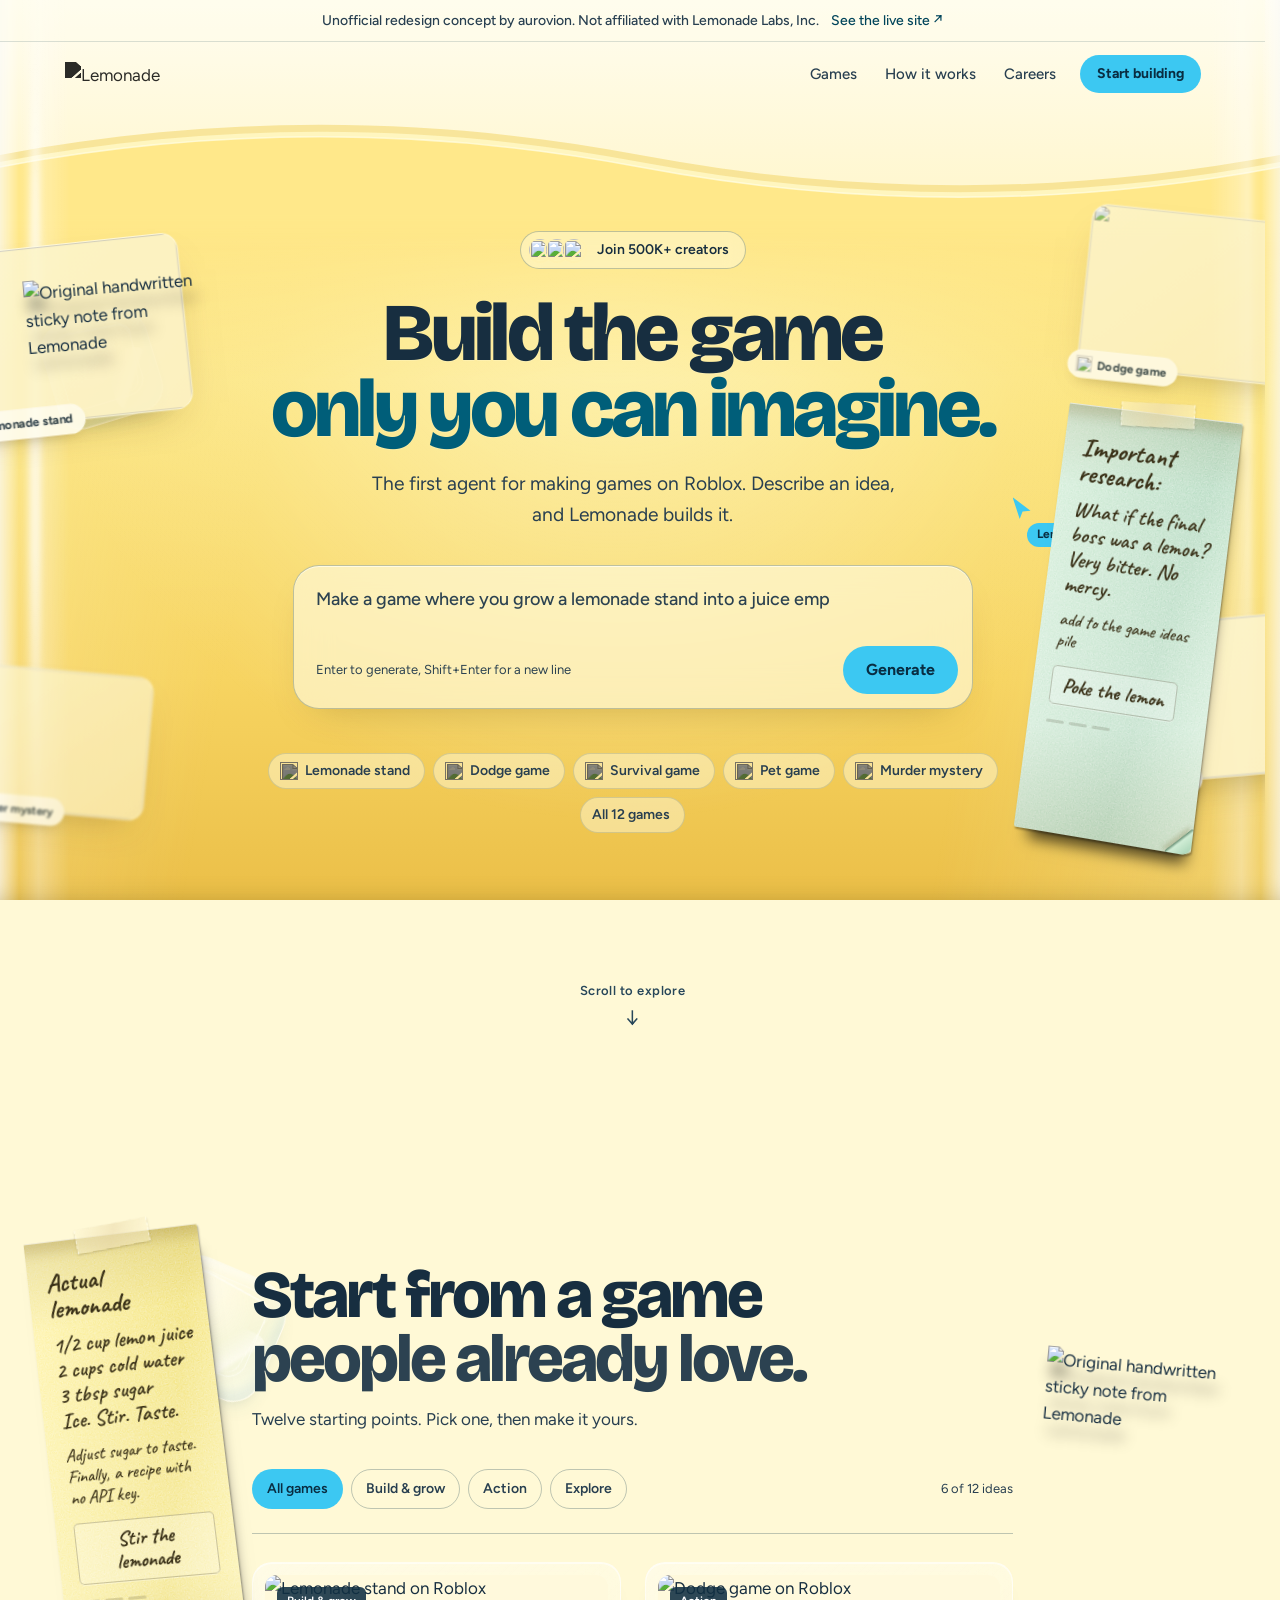
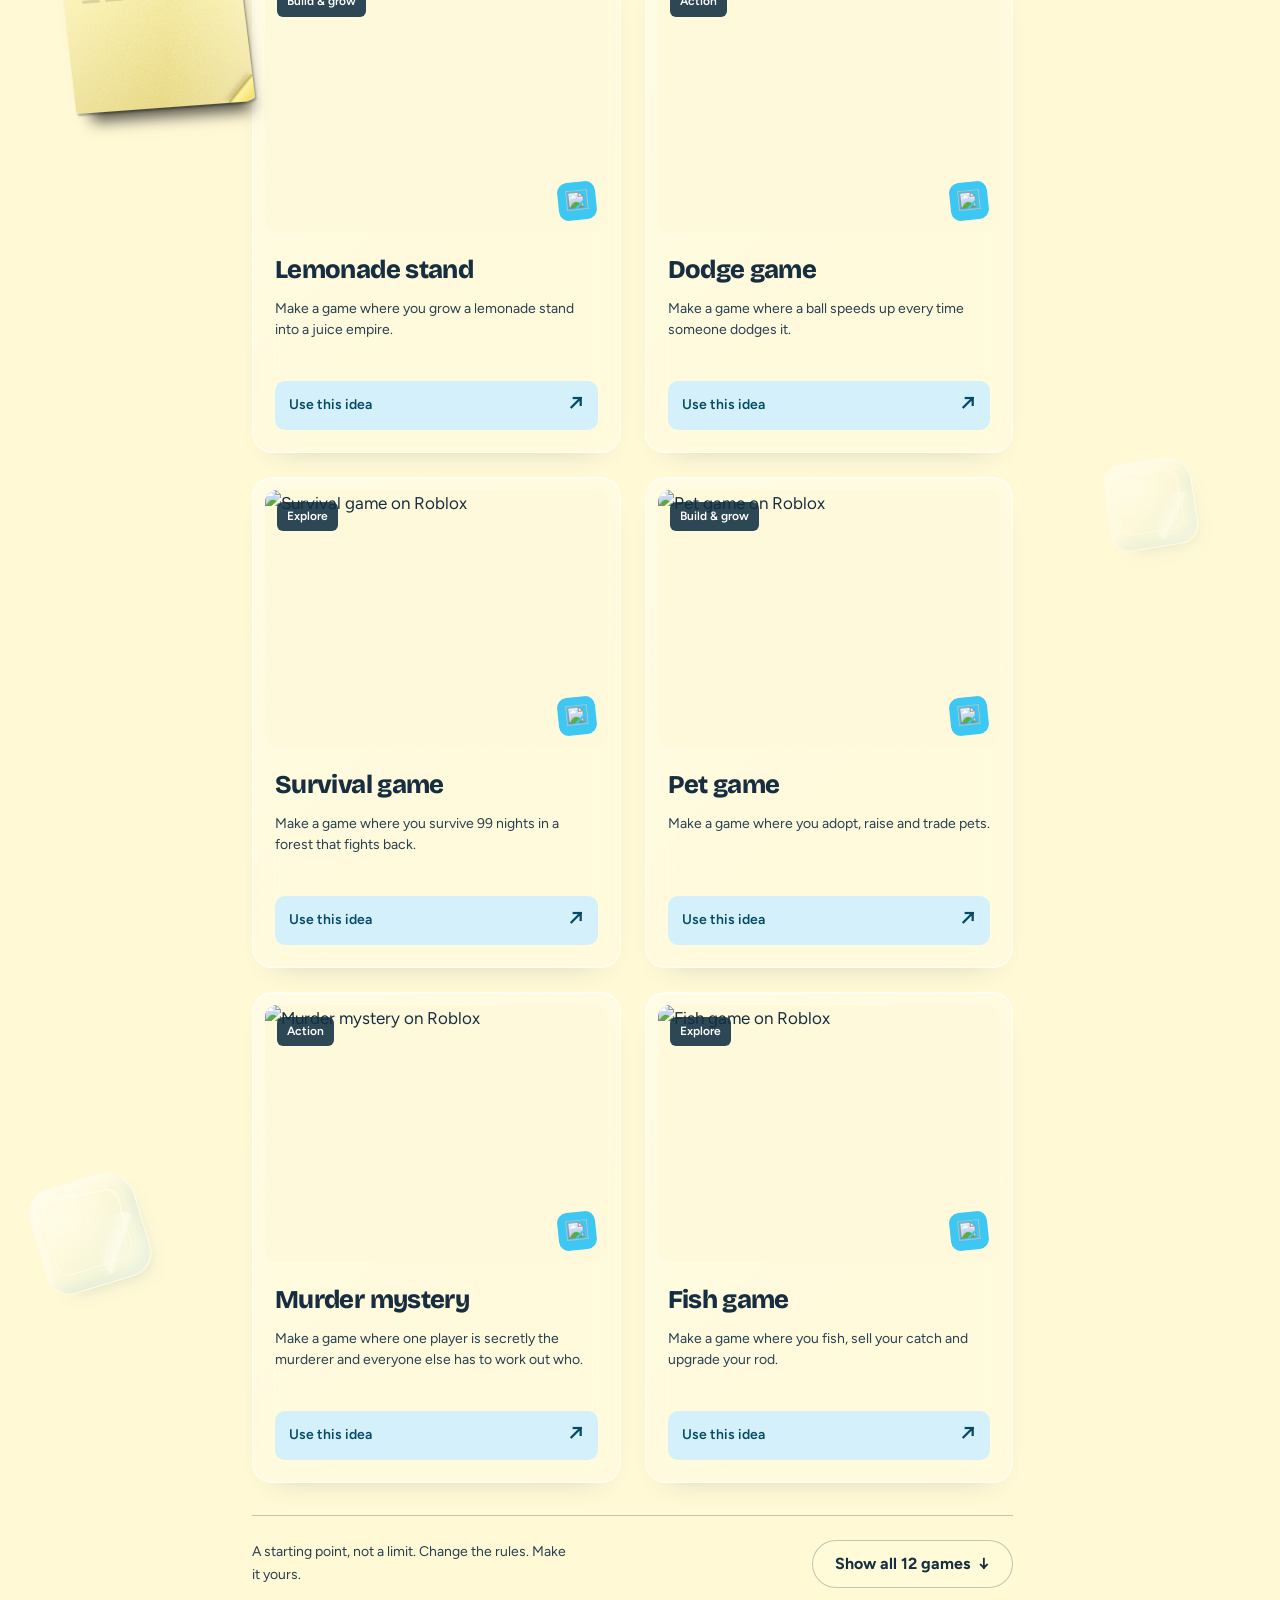
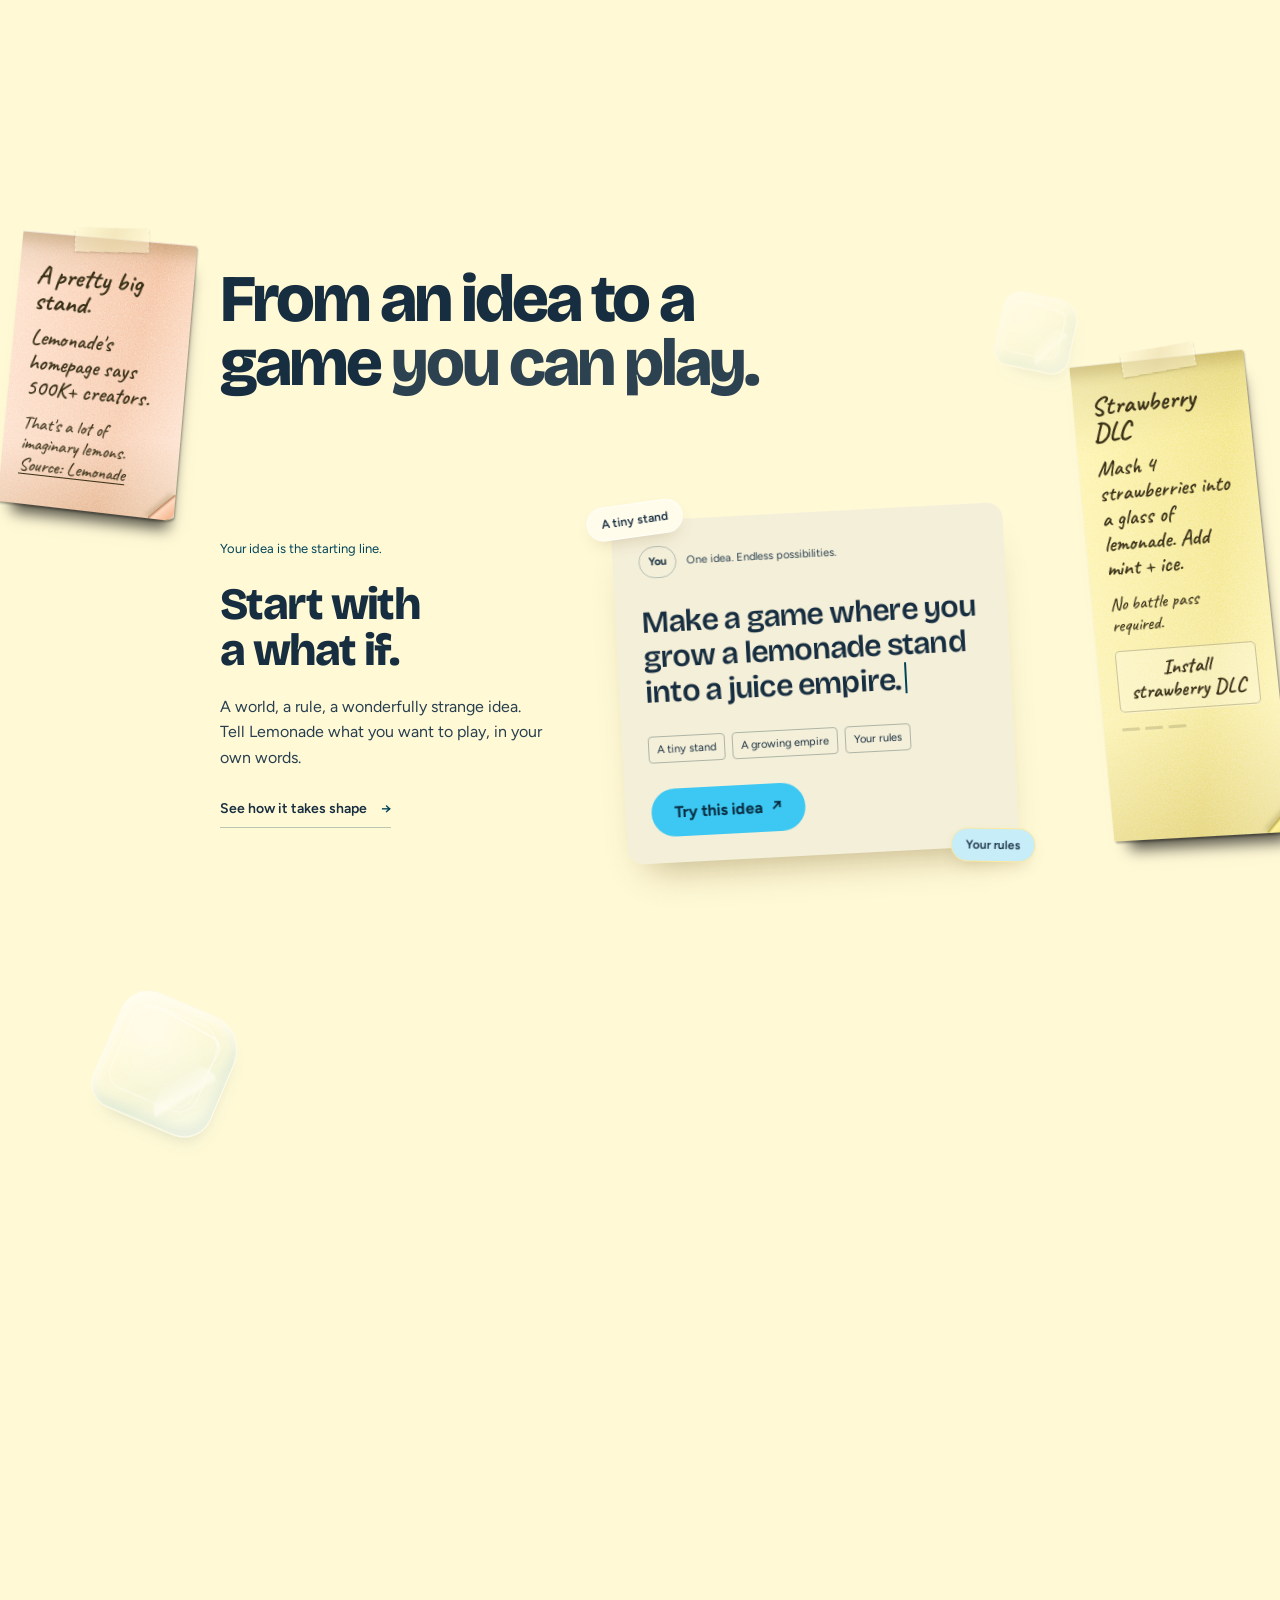
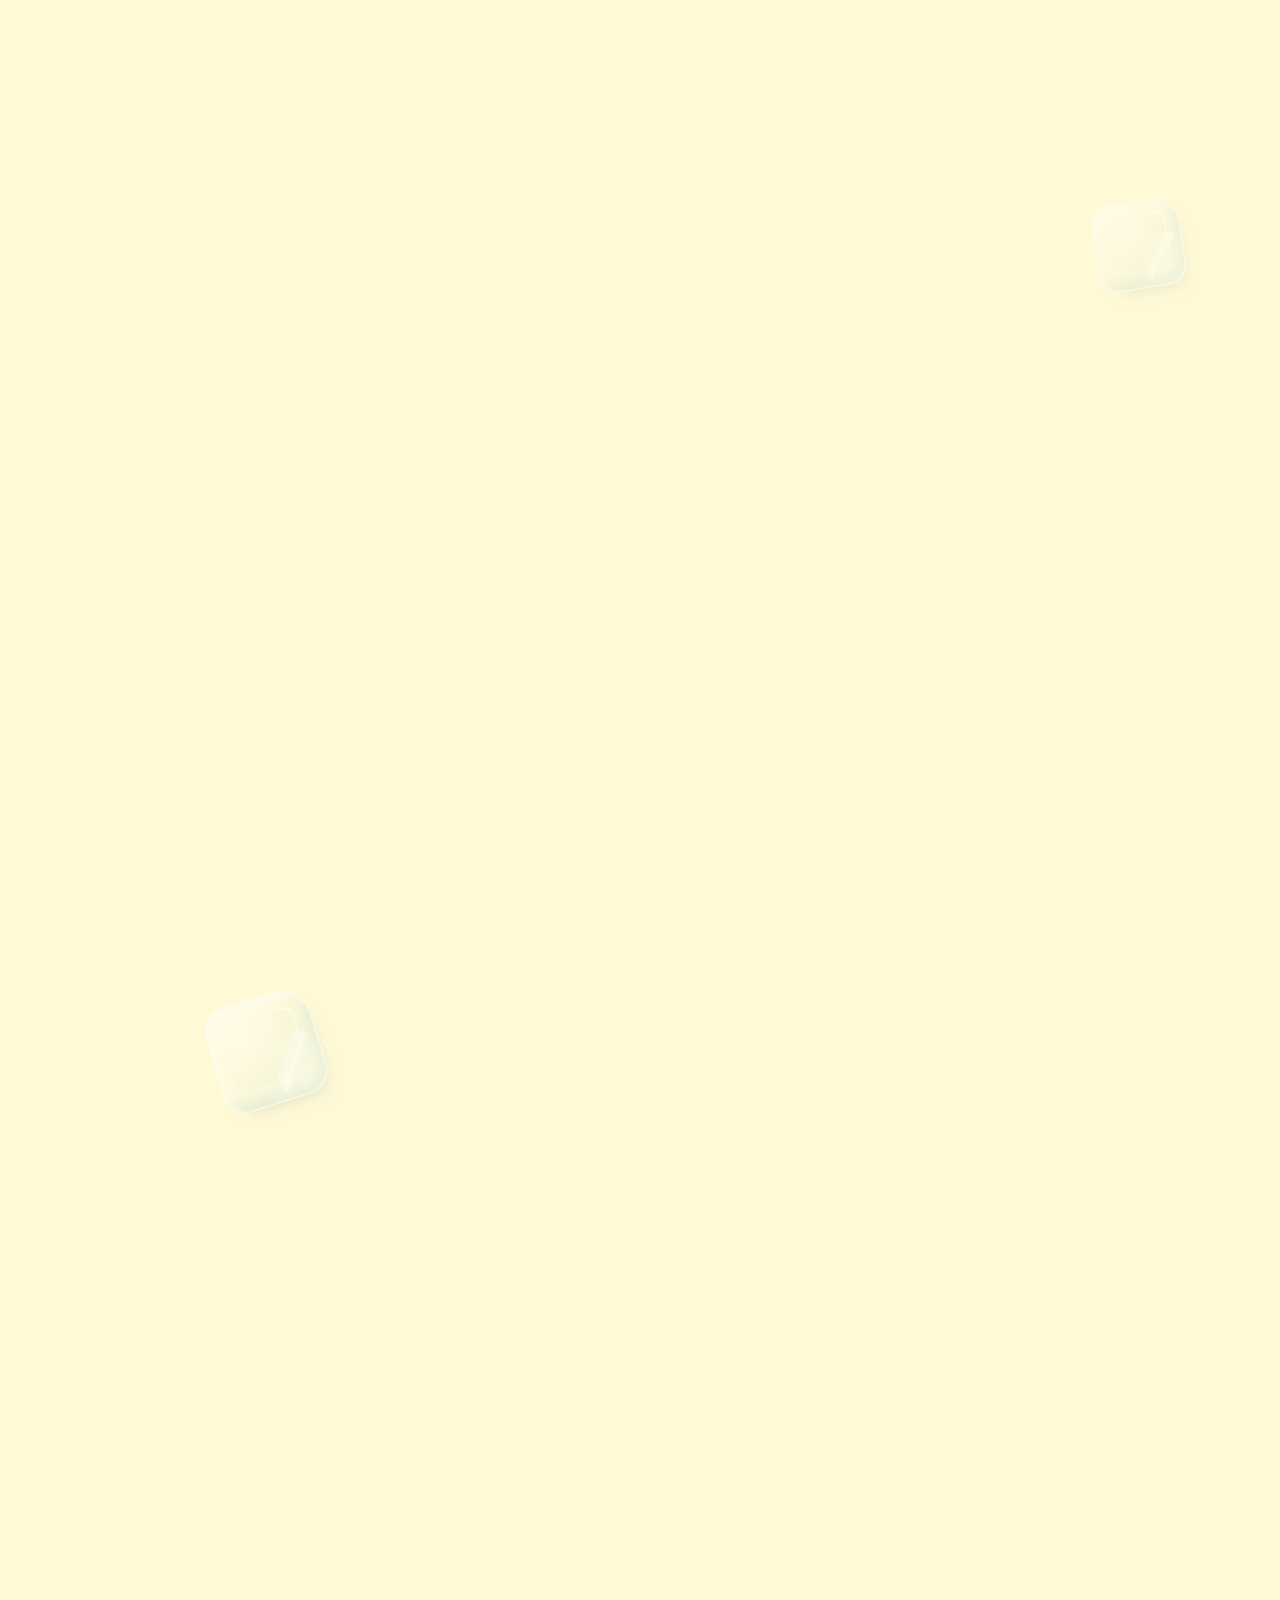
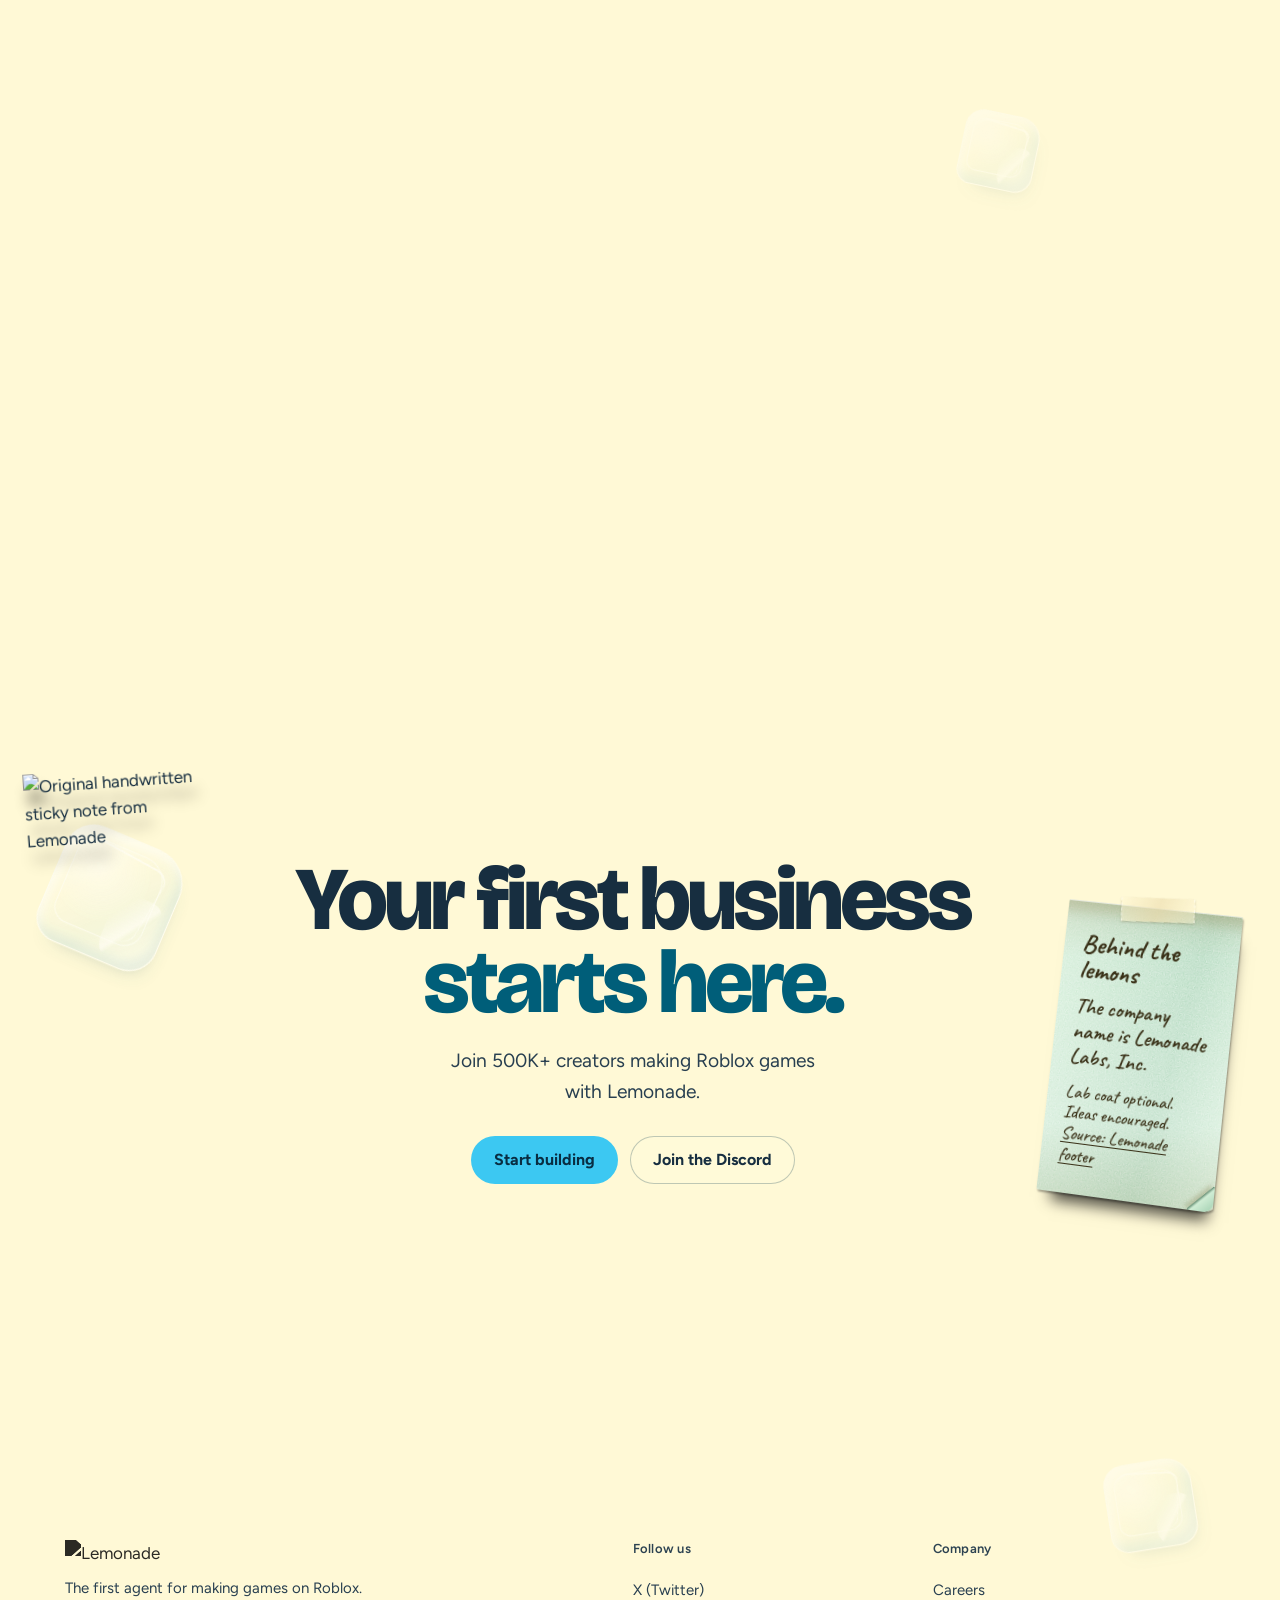
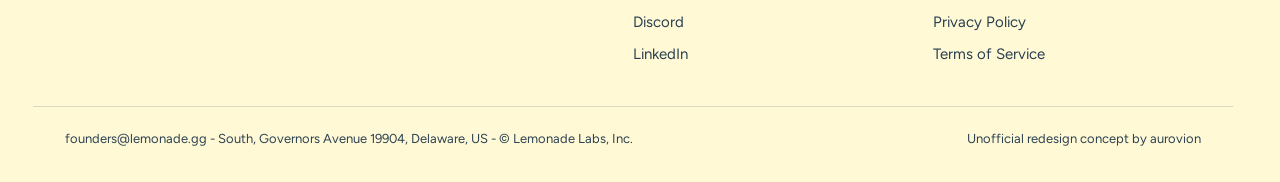
==== main/index.html @ 708372db "Add files via upload" ====
<!doctype html>
<html lang="en" class="lemonade-theme main-page">
<!--
Lemonade glass experiment. Scope: background and the contrast of existing surfaces.
THESIS: the viewport is a glass of lemonade; rising bubbles replace the night sky.
OWN-WORLD: transparent lemon yellow, cyan accents and blue ink, refracted edges, a slow liquid surface.
STORY: the original game-building and careers content and interactions stay in place.
FIRST VIEWPORT: the existing centered hero sits beneath a full-width liquid meniscus.
FORM: user-selected background experiment; existing page composition is retained.
-->
<head>
<meta charset="utf-8">
<meta name="viewport" content="width=device-width, initial-scale=1">
<title>Lemonade · Redesign concept</title>
<meta name="description" content="Unofficial redesign concept for lemonade.gg, the first agent for making games on Roblox.">
<!-- A concept of someone else's product: keep it out of search results. -->
<meta name="robots" content="noindex">
<meta name="theme-color" content="#fff9d6">
<script src="../background-state.js"></script>
<link rel="preconnect" href="https://fonts.googleapis.com">
<link rel="preconnect" href="https://fonts.gstatic.com" crossorigin>
<link rel="stylesheet" href="https://fonts.googleapis.com/css2?family=Bricolage+Grotesque:opsz,wght@12..96,500..800&family=Figtree:wght@400..700&family=Caveat:wght@500;600;700&display=swap">
<script src="script.js"></script>
<link rel="stylesheet" href="styles.css">
<link rel="stylesheet" href="../glass.css">
<script src="../pink-fluid.js" defer></script>
<script src="../glass.js" defer></script>
</head>
<body>
<div class="lemonade-glass" aria-hidden="true">
  <div class="glass-air"></div><div class="surface-fill"></div>
  <div class="liquid-body"><div class="liquid-light"></div>
    <div class="pink-spread"></div>
    <div class="fizz-field"></div>
    <div class="bubble-field">
      <div class="bubble-layer bubbles-far" data-bubble-depth="0.25"></div>
      <div class="bubble-layer bubbles-mid" data-bubble-depth="0.55"></div>
      <div class="bubble-layer bubbles-near" data-bubble-depth="1"></div>
    </div>
  </div>
  <div class="surface-viewport">
<div class="lemonade-surface" aria-hidden="true">
  <div class="liquid-surface surface-back"><svg fill="#f3d668" viewBox="0 0 2880 160" preserveAspectRatio="none" focusable="false"><path d="M0 64 C240 18 480 18 720 64 C960 110 1200 110 1440 64 C1680 18 1920 18 2160 64 C2400 110 2640 110 2880 64 V160 H0Z"/></svg></div>
  <div class="liquid-surface surface-middle"><svg fill="#fff6bf" viewBox="0 0 2880 160" preserveAspectRatio="none" focusable="false"><path d="M0 64 C240 18 480 18 720 64 C960 110 1200 110 1440 64 C1680 18 1920 18 2160 64 C2400 110 2640 110 2880 64 V160 H0Z"/></svg></div>
  <div class="liquid-surface surface-front"><svg fill="#ffe88a" viewBox="0 0 2880 160" preserveAspectRatio="none" focusable="false"><path d="M0 64 C240 18 480 18 720 64 C960 110 1200 110 1440 64 C1680 18 1920 18 2160 64 C2400 110 2640 110 2880 64 V160 H0Z"/><path class="wave-edge" fill="none" d="M0 64 C240 18 480 18 720 64 C960 110 1200 110 1440 64 C1680 18 1920 18 2160 64 C2400 110 2640 110 2880 64"/></svg></div>
</div>
  </div>
  <div class="pink-pour">
    <div class="pink-plume"><svg viewBox="0 0 600 700" preserveAspectRatio="xMidYMin meet" focusable="false">
      <defs>
        <linearGradient id="dye-ribbon" x1="0" y1="0" x2=".2" y2="1"><stop stop-color="#cc244f" stop-opacity=".78"/><stop offset=".36" stop-color="#e64376" stop-opacity=".52"/><stop offset="1" stop-color="#f29bb8" stop-opacity="0"/></linearGradient>
        <radialGradient id="dye-cloud"><stop stop-color="#e9477a" stop-opacity=".38"/><stop offset=".5" stop-color="#ed7299" stop-opacity=".2"/><stop offset="1" stop-color="#f6b4cc" stop-opacity="0"/></radialGradient>
        <filter id="dye-wisp" x="-25%" y="-15%" width="150%" height="140%"><feTurbulence type="fractalNoise" baseFrequency=".012 .023" numOctaves="2" seed="8" result="flow"/><feDisplacementMap in="SourceGraphic" in2="flow" scale="24" xChannelSelector="R" yChannelSelector="G"/><feGaussianBlur stdDeviation="2.5"/></filter>
      </defs>
      <g class="dye-ribbons" fill="url(#dye-ribbon)" filter="url(#dye-wisp)">
        <path class="dye-ribbon dye-ribbon-main" d="M291 0C286 80 316 126 288 206S220 308 272 395S336 530 279 658L352 662C387 544 315 446 332 358S369 228 328 158S315 46 310 0Z"/>
        <path class="dye-ribbon dye-ribbon-left" d="M287 94C270 181 274 236 218 283S107 368 142 433S231 498 210 588L277 641C303 526 226 451 209 407S287 311 301 259S315 159 304 103Z"/>
        <path class="dye-ribbon dye-ribbon-right" d="M310 133C321 210 332 243 379 297S456 385 420 454S355 536 385 651L462 637C437 523 492 474 487 421S429 322 394 272S341 177 331 135Z"/>
      </g>
      <g class="dye-clouds" fill="url(#dye-cloud)"><ellipse cx="271" cy="335" rx="190" ry="210"/><ellipse cx="377" cy="482" rx="206" ry="194"/><ellipse cx="176" cy="502" rx="174" ry="166"/></g>
    </svg></div>
    <span class="pour-stream"></span><span class="pour-impact"></span>
  </div>
</div>

<div class="ice-field" aria-hidden="true"></div>
<div class="glass-refraction" aria-hidden="true"></div>
<div class="concept-bar">
  <span>Unofficial redesign concept by aurovion. Not affiliated with Lemonade Labs, Inc.</span>
  <a href="https://lemonade.gg" target="_blank" rel="noopener">See the live site ↗</a>
</div>

<header class="nav">
  <div class="wrap">
    <a class="logo" href="#top" aria-label="Lemonade, back to top"><img src="https://lemonade.gg/logomark.svg" alt="Lemonade" width="213" height="34"></a>
    <nav aria-label="Primary">
      <a href="#templates">Games</a>
      <a href="#how">How it works</a>
      <a href="../careers/index.html">Careers</a>
      <a class="btn btn-lemon btn-sm" href="https://lemonade.gg/sign-in" target="_blank" rel="noopener">Start building</a>
    </nav>
  </div>
</header>

<main>
  <section class="hero" id="top">
    
    <div class="collage" id="collage"></div>
    <div class="hero-inner wrap">
      <div class="hero-copy">
      <a class="creators rise" style="--i:0" href="#community">
        <span class="avatars">
          <img src="https://lemonade.gg/_next/image?url=%2Fprofile_pictures%2F1.png&w=96&q=75" alt="" width="26" height="26">
          <img src="https://lemonade.gg/_next/image?url=%2Fprofile_pictures%2F2.png&w=96&q=75" alt="" width="26" height="26">
          <img src="https://lemonade.gg/_next/image?url=%2Fprofile_pictures%2F3.png&w=96&q=75" alt="" width="26" height="26">
        </span>
        Join 500K+ creators
      </a>
      <h1 class="rise" style="--i:1">Build the game <span>only you can imagine.</span></h1>
      <p class="lede rise" style="--i:2">The first agent for making games on Roblox. Describe an idea, and Lemonade builds it.</p>
      <form class="prompt rise" style="--i:3" id="prompt" novalidate>
        <label class="sr-only" for="idea">Describe your game</label>
        <textarea id="idea" rows="2" placeholder="Make a game where…"></textarea>
        <div class="prompt-bar">
          <span class="prompt-hint">Enter to generate, Shift+Enter for a new line</span>
          <button class="btn btn-lemon" type="submit">Generate</button>
        </div>
      </form>
      <p class="prompt-msg" id="prompt-msg" role="status"></p>
      <div class="starters rise" style="--i:4" id="starters"></div>
      </div>
      <a class="scroll-cue" href="#templates">Scroll to explore<span aria-hidden="true">&#8595;</span></a>
    </div>
    <div class="agent" aria-hidden="true"><i></i><span>Lemonade</span></div>
<div class="note-scatter hero-notes" id="hero-notes" aria-label="Notes from the idea desk"><details class="note-pocket"><summary>A note from Lemonade</summary><figure class="sticky sticky-original" style="--tilt:-5deg"><img src="https://lemonade.gg/_next/image?url=%2Fvisuals%2FNote%25202.webp&w=640&q=75" alt="Original handwritten sticky note from Lemonade" width="384" height="330" loading="lazy"></figure></details><details class="note-pocket"><summary>Important research:</summary><aside class="sticky sticky-paper sticky-mint" style="--tilt:7deg"><strong>Important research:</strong><p>What if the final boss was a lemon?<br>Very bitter. No mercy.</p><small>add to the game ideas pile</small><button class="egg-button" type="button" data-egg="boss">Poke the lemon</button><output class="egg-result" aria-live="polite"></output></aside></details></div>
  </section>

  <section class="section" id="templates">
    <div class="wrap section-head reveal">
      <div>
        <h2>Start from a game <span>people already love.</span></h2>
        <p>Twelve starting points. Pick one, then make it yours.</p>
      </div>
    </div>
        <div class="game-library wrap">
      <div class="library-toolbar">
        <div class="genre-filters" role="group" aria-label="Filter game ideas">
          <button type="button" data-genre="all" aria-pressed="true">All games</button>
          <button type="button" data-genre="build" aria-pressed="false">Build &amp; grow</button>
          <button type="button" data-genre="action" aria-pressed="false">Action</button>
          <button type="button" data-genre="explore" aria-pressed="false">Explore</button>
        </div>
        <span id="library-count" role="status"></span>
      </div>
      <div class="game-grid" id="game-grid"></div>
      <div class="library-bottom"><p>A starting point, not a limit. Change the rules. Make it yours.</p><button class="btn btn-ghost" type="button" id="show-games" aria-expanded="false" aria-controls="game-grid">Show all 12 games <span aria-hidden="true">&#8595;</span></button></div>
    </div>
<div class="note-scatter wrap" aria-label="A recipe and a note from Lemonade"><details class="note-pocket"><summary>Actual lemonade</summary><aside class="sticky sticky-paper" style="--tilt:-7deg"><strong>Actual lemonade</strong><p data-pink-recipe="1/2 cup lemon juice&#10;1 3/4 cups cold water&#10;1/4 cup cranberry juice&#10;3 tbsp sugar + ice.">1/2 cup lemon juice<br>2 cups cold water<br>3 tbsp sugar<br>Ice. Stir. Taste.</p><small data-pink-recipe="Stir. Taste. Adjust sugar.&#10;The berry good remix.">Adjust sugar to taste.<br>Finally, a recipe with no API key.</small><button class="egg-button" type="button" data-egg="mix">Stir the lemonade</button><output class="egg-result" aria-live="polite"></output></aside></details><details class="note-pocket"><summary>A note from Lemonade</summary><figure class="sticky sticky-original" style="--tilt:5deg"><img src="https://lemonade.gg/_next/image?url=%2Fvisuals%2FNote%25201.webp&w=640&q=75" alt="Original handwritten sticky note from Lemonade" width="384" height="335" loading="lazy"></figure></details></div>
  </section>

  <section class="section wrap" id="how">
    <div class="how-head reveal">
      <h2>From an idea to a game <span>you can play.</span></h2>
    </div>
    <div class="walkthrough-track">
    <div class="creation-studio">
      <div class="studio-viewport">
      <div class="studio-panel" id="panel-describe" role="region" aria-label="describe stage" tabindex="-1">
        <div class="studio-copy"><span class="studio-kicker">Your idea is the starting line.</span><h3>Start with<br>a what if.</h3><p>A world, a rule, a wonderfully strange idea. Tell Lemonade what you want to play, in your own words.</p><button class="studio-link" type="button" data-next-step="1">See how it takes shape <span aria-hidden="true">&#8594;</span></button></div>
        <div class="idea-preview"><div class="preview-label"><span class="preview-avatar">You</span><span>One idea. Endless possibilities.</span></div><blockquote><span id="bubble-text">Make a game where you grow a lemonade stand into a juice empire.</span><span class="caret" aria-hidden="true"></span></blockquote><div class="idea-tags"><span>A tiny stand</span><span>A growing empire</span><span>Your rules</span></div><button class="btn btn-lemon" type="button" data-use="2">Try this idea <span aria-hidden="true">&#8599;</span></button></div>
      </div>
      <div class="studio-panel" id="panel-build" role="region" aria-label="build stage" tabindex="-1">
        <div class="studio-copy"><span class="studio-kicker">Meet your building partner.</span><h3>Give the idea<br>a world.</h3><p>Lemonade gets to work on your idea. The agent turns your description into a Roblox game you can try.</p><button class="studio-link" type="button" data-next-step="2">Take a look inside <span aria-hidden="true">&#8594;</span></button></div>
        <div class="build-preview"><div class="build-agent"><img src="https://lemonade.gg/icons/logo-icon.svg" alt="" width="32" height="32"><div><strong>Lemonade agent</strong><span>Example: a lemonade stand</span></div></div><ul class="build-checks"><li><span aria-hidden="true">&#10003;</span><div><strong>A place to start</strong><small>The stand, the street, the first customer.</small></div></li><li><span aria-hidden="true">&#10003;</span><div><strong>A reason to keep playing</strong><small>Sell a drink. Earn a little. Grow the stand.</small></div></li><li><span aria-hidden="true">&#10003;</span><div><strong>Room for your ideas</strong><small>New recipes, new upgrades, new possibilities.</small></div></li></ul><p class="preview-caption">An example of how a game idea takes shape.</p></div>
      </div>
      <div class="studio-panel" id="panel-play" role="region" aria-label="play stage" tabindex="-1">
        <div class="studio-copy"><span class="studio-kicker">The fun part starts here.</span><h3>Less imagining.<br>More playing.</h3><p>Step into the game. See what feels fun, find what you want to change, and make the idea more your own.</p><button class="studio-link" type="button" data-next-step="3">Then, let people in <span aria-hidden="true">&#8594;</span></button></div>
        <figure class="play-preview"><img src="https://lemonade.gg/_next/image?url=%2Fvideos%2F1%2Fsell-lemons.webp&w=640&q=75" alt="Lemonade stand game on Roblox" width="640" height="480" loading="lazy"><figcaption><span>Lemonade stand</span><span>Example game</span></figcaption></figure>
      </div>
      <div class="studio-panel" id="panel-launch" role="region" aria-label="launch stage" tabindex="-1">
        <div class="studio-copy"><span class="studio-kicker">Made to be played.</span><h3>Your game.<br>Their next favorite.</h3><p>Put it on Roblox for everyone to play. Your first business starts with something you made.</p><a class="btn btn-lemon" href="https://lemonade.gg/sign-in" target="_blank" rel="noopener">Start building <span aria-hidden="true">&#8599;</span></a></div>
        <div class="launch-preview"><img src="https://lemonade.gg/_next/image?url=%2Fvisuals%2Fgems%2F6.webp&w=256&q=75" alt="" width="206" height="204" loading="lazy"><strong>From &ldquo;what if&rdquo;<br>to &ldquo;I made this.&rdquo;</strong><p>Every game starts somewhere.<br>This one starts with you.</p></div>
      </div>
      </div>
    </div>
    </div>
<div class="note-scatter wrap" aria-label="Lemonade facts and a drink upgrade">
    <details class="note-pocket"><summary>A pretty big stand.</summary><aside class="sticky sticky-paper sticky-peach" style="--tilt:5deg"><strong>A pretty big stand.</strong><p>Lemonade's homepage says 500K+ creators.</p><small>That's a lot of imaginary lemons.<br><a href="https://lemonade.gg" target="_blank" rel="noopener">Source: Lemonade</a></small></aside></details>
    <details class="note-pocket"><summary>Strawberry DLC</summary><aside class="sticky sticky-paper" style="--tilt:-6deg"><strong>Strawberry DLC</strong><p>Mash 4 strawberries into a glass of lemonade. Add mint + ice.</p><small>No battle pass required.</small><button class="egg-button" type="button" data-egg="berry">Install strawberry DLC</button><output class="egg-result" aria-live="polite"></output></aside></details>
  </div>
  </section>

  
  <section class="finale" id="community">
    
    <div class="gems" aria-hidden="true">
      <img class="g1" src="https://lemonade.gg/_next/image?url=%2Fvisuals%2Fgems%2F1.webp&w=256&q=75" alt="" loading="lazy">
      <img class="g2" src="https://lemonade.gg/_next/image?url=%2Fvisuals%2Fgems%2F6.webp&w=256&q=75" alt="" loading="lazy">
      <img class="g3" src="https://lemonade.gg/_next/image?url=%2Fvisuals%2Fgems%2F2.webp&w=128&q=75" alt="" loading="lazy">
      <img class="g4" src="https://lemonade.gg/_next/image?url=%2Fvisuals%2Fgems%2F5.webp&w=128&q=75" alt="" loading="lazy">
      <img class="g5" src="https://lemonade.gg/_next/image?url=%2Fvisuals%2Fgems%2F4.webp&w=128&q=75" alt="" loading="lazy">
    </div>
    <div class="wrap finale-inner reveal">
      <h2>Your first business <span>starts here.</span></h2>
      <p>Join 500K+ creators making Roblox games with Lemonade.</p>
      <div class="actions">
        <a class="btn btn-lemon" href="https://lemonade.gg/sign-in" target="_blank" rel="noopener">Start building</a>
        <a class="btn btn-ghost" href="https://discord.gg/7btEPHUF4S" target="_blank" rel="noopener">Join the Discord</a>
      </div>
    </div>
<div class="note-scatter wrap finale-notes" aria-label="One last pair of desk notes"><details class="note-pocket"><summary>A note from Lemonade</summary><figure class="sticky sticky-original" style="--tilt:-4deg"><img src="https://lemonade.gg/_next/image?url=%2Fvisuals%2FNote%25203.webp&w=640&q=75" alt="Original handwritten sticky note from Lemonade" width="384" height="384" loading="lazy"></figure></details><details class="note-pocket"><summary>Behind the lemons</summary><aside class="sticky sticky-paper sticky-mint" style="--tilt:6deg"><strong>Behind the lemons</strong><p>The company name is Lemonade Labs, Inc.</p><small>Lab coat optional. Ideas encouraged.<br><a href="https://lemonade.gg" target="_blank" rel="noopener">Source: Lemonade footer</a></small></aside></details></div>
  </section>
</main>

<footer class="footer">
  <div class="wrap footer-grid">
    <div class="footer-brand">
      <img src="https://lemonade.gg/logomark.svg" alt="Lemonade" width="213" height="34">
      <p>The first agent for making games on Roblox.</p>
    </div>
    <nav aria-label="Follow us">
      <h4>Follow us</h4>
      <a href="https://x.com/gg_lemonade" target="_blank" rel="noopener">X (Twitter)</a>
      <a href="https://discord.gg/7btEPHUF4S" target="_blank" rel="noopener">Discord</a>
      <a href="https://www.linkedin.com/company/lemonadegg/" target="_blank" rel="noopener">LinkedIn</a>
    </nav>
    <nav aria-label="Company">
      <h4>Company</h4>
      <a href="../careers/index.html">Careers</a>
      <a href="https://lemonade.gg/privacy-policy" target="_blank" rel="noopener">Privacy Policy</a>
      <a href="https://lemonade.gg/terms-of-service" target="_blank" rel="noopener">Terms of Service</a>
    </nav>
  </div>
  <div class="wrap footer-base">
    <span>founders@lemonade.gg - South, Governors Avenue 19904, Delaware, US - © Lemonade Labs, Inc.</span>
    <span>Unofficial redesign concept by aurovion</span>
  </div>
</footer>


</body>
</html>
---- main/styles.css ----
:root {
    color-scheme: dark;
    --night: #070b18;
    --night-2: #0c1326;
    --night-3: #131c35;
    --dusk: #0c1a35;
    --line: rgb(214 232 255 / .09);
    --line-strong: rgb(214 232 255 / .18);
    --text: #f3f7fb;
    --muted: #a3b1c6;
    --subtle: #7f8ca3;
    /* Lemon is the action color; aqua is Lemonade's existing brand color, kept for small highlights. */
    --lemon: #ffd84d;
    --lemon-hover: #ffe27a;
    --lemon-ink: #1a1400;
    --aqua: #3cc8f2;
    --display: "Bricolage Grotesque", "Arial Black", system-ui, sans-serif;
    --ui: "Figtree", system-ui, -apple-system, "Segoe UI", sans-serif;
    --ease: cubic-bezier(.16, 1, .3, 1);
    --spring: cubic-bezier(.34, 1.56, .64, 1);
    /* Shape rule: controls are pills, surfaces 24px, blocks nested inside a surface 16px. */
    --r: 24px;
    --r-inner: 16px;
    --grain: url("data:image/svg+xml,%3Csvg xmlns='http://www.w3.org/2000/svg' width='160' height='160'%3E%3Cfilter id='n'%3E%3CfeTurbulence type='fractalNoise' baseFrequency='.85' numOctaves='3' stitchTiles='stitch'/%3E%3CfeColorMatrix values='0 0 0 0 1 0 0 0 0 1 0 0 0 0 1 0 0 0 .6 0'/%3E%3C/filter%3E%3Crect width='100%25' height='100%25' filter='url(%23n)'/%3E%3C/svg%3E");
  }
  *, *::before, *::after { box-sizing: border-box; }
  [hidden] { display: none !important; }
  html { scroll-padding-top: 84px; scrollbar-gutter: stable; }
  @media (prefers-reduced-motion: no-preference) { html { scroll-behavior: smooth; } }
  body { margin: 0; background: var(--night); color: var(--text); font: 400 17px/1.6 var(--ui); -webkit-font-smoothing: antialiased; }
  h1, h2, h3, h4 { margin: 0; font-family: var(--display); font-weight: 800; letter-spacing: -.035em; text-wrap: balance; }
  p, figure { margin: 0; }
  p { text-wrap: pretty; }
  a { color: inherit; text-decoration: none; }
  button, textarea { font: inherit; color: inherit; }
  /* height: auto keeps the aspect ratio when CSS sets only a width, even if the tag has width/height attributes. */
  img { display: block; max-width: 100%; height: auto; }
  ::selection { background: var(--lemon); color: var(--lemon-ink); }
  :focus-visible { outline: 2px solid var(--aqua); outline-offset: 3px; }
  .wrap { width: 100%; max-width: 1200px; margin-inline: auto; padding-inline: clamp(16px, 4vw, 32px); }
  .sr-only { position: absolute; width: 1px; height: 1px; overflow: hidden; clip-path: inset(50%); white-space: nowrap; }

  /* Concept notice */
  .concept-bar { position: relative; z-index: 11; display: flex; flex-wrap: wrap; justify-content: center; gap: 4px 12px; padding: 8px 16px; border-bottom: 1px solid var(--line); background: #050814; font-size: 13px; color: var(--muted); text-align: center; }
  .concept-bar a { color: var(--aqua); }

  /* Nav: see-through over the sky, frosted once the page scrolls */
  .nav { position: sticky; top: 0; z-index: 10; border-bottom: 1px solid transparent; background: transparent; backdrop-filter: none; -webkit-backdrop-filter: none; transition: background-color .2s ease, border-color .2s ease; }
  .has-scrolled .nav { border-bottom-color: var(--line); background: rgb(7 11 24 / .72); backdrop-filter: blur(16px) saturate(150%); -webkit-backdrop-filter: blur(16px) saturate(150%); }
  @media (prefers-reduced-motion: reduce) { .nav { transition: none; } }
  .nav .wrap { height: 64px; display: flex; align-items: center; justify-content: space-between; }
  .logo img { width: 150px; height: auto; }
  .nav nav { display: flex; align-items: center; gap: 4px; }
  .nav nav a:not(.btn) { padding: 8px 12px; font-size: 15px; font-weight: 500; color: var(--muted); transition: color .2s; }
  .nav nav a:not(.btn):hover { color: var(--text); }
  .nav .btn { margin-left: 8px; }

  /* Buttons: chunky, a little 3D, like a game UI */
  .btn { display: inline-flex; align-items: center; justify-content: center; gap: 8px; height: 48px; padding: 0 22px; border: 1px solid transparent; border-radius: 999px; font: 700 16px/1 var(--ui); white-space: nowrap; cursor: pointer; transition: transform .2s var(--ease), background-color .2s, border-color .2s; }
  .btn:active { transform: translateY(1px) scale(.98); }
  .btn-lemon { background: var(--lemon); color: var(--lemon-ink); box-shadow: inset 0 -3px 0 rgb(0 0 0 / .14), 0 12px 30px -12px rgb(255 216 77 / .55); }
  .btn-lemon:hover { background: var(--lemon-hover); }
  .btn-ghost { background: rgb(255 255 255 / .04); border-color: var(--line-strong); color: var(--text); }
  .btn-ghost:hover { background: rgb(255 255 255 / .09); }
  .btn-sm { height: 38px; padding: 0 16px; font-size: 14px; }

  /* Sky: night gradient, stars, a lemon sun on the horizon, drifting clouds, dark ground.
     It starts on the page color, so a sky can follow any section without a seam. */
  .sky { position: absolute; inset: 0; z-index: -1; overflow: hidden; background: linear-gradient(180deg, var(--night) 0%, #060b1c 30%, #0a1834 55%, #103a63 72%, #1f7ea5 82%, #7fdcf5 87%); }
  /* Grain fades out at both edges; a hard stop would draw a line where the sky meets the next section. */
  .sky::after { content: ""; position: absolute; inset: 0; background: var(--grain); opacity: .08; -webkit-mask-image: linear-gradient(transparent, #000 12%, #000 80%, transparent); mask-image: linear-gradient(transparent, #000 12%, #000 80%, transparent); }
  .stars { position: absolute; inset: -80px -60px 26%; pointer-events: none;
    -webkit-mask-image: linear-gradient(#000 30%, transparent 100%);
    mask-image: linear-gradient(#000 30%, transparent 100%); }
  .star-layer { position: absolute; inset: 0; opacity: .7; background-repeat: repeat;
    transform: translate3d(var(--px, 0px), var(--py, 0px), 0); }
  .star-layer.far { background-image:
    radial-gradient(1px 1px at 22px 34px, #fff 70%, transparent),
    radial-gradient(1px 1px at 128px 86px, #c8ecff 65%, transparent),
    radial-gradient(.8px .8px at 64px 156px, #fff 65%, transparent),
    radial-gradient(1px 1px at 178px 112px, #fff 65%, transparent);
    background-size: 193px 181px, 251px 223px, 139px 167px, 283px 197px; }
  .star-layer.mid { opacity: .8; background-image:
    radial-gradient(1.5px 1.5px at 48px 63px, #e2f5ff 65%, transparent),
    radial-gradient(1.2px 1.2px at 168px 132px, #fff 65%, transparent),
    radial-gradient(1.3px 1.3px at 93px 208px, #c8ecff 65%, transparent);
    background-size: 271px 251px, 317px 293px, 229px 277px; }
  .star-layer.near { opacity: .9; background-image:
    radial-gradient(2px 2px at 103px 82px, #fff 45%, #d0edff 60%, transparent),
    radial-gradient(1.8px 1.8px at 263px 193px, #fff 50%, transparent);
    background-size: 431px 347px, 367px 389px; }
  .gems img { transform: translate3d(var(--px, 0px), var(--py, 0px), 0); }
  @media (prefers-reduced-motion: reduce) {
    .star-layer, .gems img { transform: none !important; }
  }
  .sun { position: absolute; left: 50%; top: 87%; width: min(760px, 110vw); aspect-ratio: 1; border-radius: 50%; translate: -50% -50%; background: radial-gradient(closest-side, #fff8d6 0%, #ffe680 16%, #ffd84d 26%, rgb(255 196 51 / .5) 44%, rgb(255 176 40 / .16) 68%, transparent 100%); }
  .clouds span { position: absolute; height: 14%; border-radius: 50%; background: radial-gradient(closest-side, rgb(210 240 255 / .18), transparent); }
  .clouds span:nth-child(1) { left: -12%; top: 69%; width: 62%; }
  .clouds span:nth-child(2) { right: -16%; top: 73%; width: 70%; }
  .clouds span:nth-child(3) { left: 26%; top: 79%; width: 48%; height: 9%; }
  /* The ground doesn't stop at its section: it ends on dusk blue, and whatever follows
     (the Games section, the footer) starts on that color and fades it out. */
  .ground { position: absolute; inset: 87% 0 0; background: radial-gradient(60% 120% at 50% 0%, rgb(255 216 77 / .26), transparent 60%), linear-gradient(180deg, #10223f, var(--dusk)); }
  .ground::before { content: ""; position: absolute; inset: 0 0 auto; height: 2px; background: linear-gradient(90deg, transparent, rgb(160 235 255 / .9) 30%, #fff6c8 50%, rgb(160 235 255 / .9) 70%, transparent); }

  /* Hero */
  .hero { position: relative; isolation: isolate; overflow: hidden; display: grid; min-height: clamp(740px, 100svh, 1000px); margin-top: -65px; padding-top: 65px; }
  .hero-inner { position: relative; z-index: 1; display: grid; justify-items: center; align-self: start; padding-block: clamp(80px, 13vh, 140px) clamp(150px, 22vh, 220px); text-align: center; }
  .creators { display: inline-flex; align-items: center; gap: 10px; padding: 5px 16px 5px 6px; border: 1px solid var(--line-strong); border-radius: 999px; background: rgb(255 255 255 / .05); backdrop-filter: blur(10px); -webkit-backdrop-filter: blur(10px); font-size: 14px; font-weight: 600; transition: border-color .2s; }
  .creators:hover { border-color: rgb(214 232 255 / .34); }
  .avatars { display: flex; }
  .avatars img { width: 26px; height: 26px; border: 2px solid var(--night-2); border-radius: 50%; }
  .avatars img + img { margin-left: -9px; }
  .hero h1 { max-width: 880px; margin-top: 26px; font-size: clamp(2.9rem, 6.4vw, 5.6rem); line-height: .93; letter-spacing: -.045em; }
  .hero h1 span { display: block; color: var(--lemon); }
  .lede { max-width: 44ch; margin-top: 22px; font-size: clamp(1.05rem, 1.5vw, 1.25rem); color: var(--muted); }
  .prompt { width: min(680px, 100%); margin-top: 34px; padding: 14px 14px 14px 22px; border: 1px solid var(--line-strong); border-radius: 26px; background: rgb(10 16 34 / .74); backdrop-filter: blur(18px); -webkit-backdrop-filter: blur(18px); box-shadow: 0 30px 80px -30px rgb(0 0 0 / .9), inset 0 1px 0 rgb(255 255 255 / .07); text-align: left; transition: border-color .2s; }
  .prompt:focus-within { border-color: rgb(255 216 77 / .55); }
  .prompt textarea { display: block; width: 100%; min-height: 58px; padding: 6px 0 0; border: 0; background: none; color: var(--text); font: 500 18px/1.45 var(--ui); resize: none; outline: none; }
  .prompt textarea::placeholder { color: var(--subtle); }
  .prompt-bar { display: flex; align-items: center; justify-content: space-between; gap: 12px; margin-top: 8px; }
  .prompt-hint { font-size: 13px; color: var(--subtle); }
  .prompt-msg { min-height: 24px; margin-top: 12px; font-size: 15px; color: var(--muted); }
  .prompt-msg a { color: var(--aqua); text-decoration: underline; text-underline-offset: 3px; }
  .prompt-msg.error { color: var(--lemon); }
  .starters { display: flex; flex-wrap: wrap; justify-content: center; gap: 8px; margin-top: 8px; }
  .starter { display: inline-flex; align-items: center; gap: 7px; height: 36px; padding: 0 14px 0 11px; border: 1px solid var(--line); border-radius: 999px; background: rgb(255 255 255 / .05); color: var(--muted); font: 600 14px/1 var(--ui); cursor: pointer; transition: color .2s, border-color .2s, background-color .2s; }
  .starter img { width: 18px; height: 18px; filter: invert(1); opacity: .8; }
  .starter:hover { border-color: var(--line-strong); background: rgb(255 255 255 / .1); color: var(--text); }

  /* Collage: Lemonade's real game cards floating around the headline */
  .collage { position: absolute; inset: 0; z-index: 0; pointer-events: none; }
  .tile { position: absolute; width: var(--w); padding: 0; border: 0; background: none; cursor: pointer; pointer-events: auto; rotate: var(--rot); translate: calc(var(--mx, 0) * var(--d) * 18px) calc(var(--my, 0) * var(--d) * 12px); transition: translate .8s var(--ease); }
  .tile-card { display: block; aspect-ratio: 4 / 3; overflow: hidden; border: 1px solid rgb(255 255 255 / .16); border-radius: 18px; background: var(--night-2); box-shadow: 0 30px 60px -25px rgb(0 0 0 / .9); transition: scale .4s var(--spring); }
  .tile-card img { width: 100%; height: 100%; object-fit: cover; }
  .tile-chip { position: absolute; left: -10px; bottom: -14px; display: inline-flex; align-items: center; gap: 6px; padding: 7px 13px 7px 9px; border-radius: 999px; background: #f3f7fb; color: #0a0f1f; font: 700 13px/1 var(--ui); white-space: nowrap; box-shadow: 0 12px 24px -10px rgb(0 0 0 / .8); }
  .tile-chip img { width: 18px; height: 18px; }
  .tile:hover .tile-card, .tile:focus-visible .tile-card { scale: 1.05; }
  .t1 { --w: 250px; --rot: -6deg; --d: 1.2; right: calc(50% + 440px); top: 18%; }
  .t2 { --w: 220px; --rot: 5deg; --d: .8; right: calc(50% + 470px); top: 57%; }
  .t3 { --w: 240px; --rot: 6deg; --d: 1; left: calc(50% + 440px); top: 15%; }
  .t4 { --w: 220px; --rot: -5deg; --d: 1.4; left: calc(50% + 470px); top: 53%; }
  .t5 { --w: 190px; --rot: 3deg; --d: .6; right: calc(50% + 740px); top: 36%; }
  .t6 { --w: 190px; --rot: -3deg; --d: .7; left: calc(50% + 750px); top: 40%; }

  /* The agent, as a multiplayer cursor */
  .agent { position: absolute; left: calc(50% + 380px); top: 42%; z-index: 2; pointer-events: none; }
  .agent i { display: block; width: 18px; height: 22px; background: var(--aqua); clip-path: polygon(0 0, 100% 62%, 56% 66%, 40% 100%); }
  .agent span { display: inline-block; margin: 2px 0 0 14px; padding: 4px 10px; border-radius: 999px; background: var(--aqua); color: #04121a; font: 700 12px/1.3 var(--ui); }

  /* Sections */
  .section { padding-block: clamp(80px, 11vw, 140px); }
  .section-head { display: flex; flex-wrap: wrap; align-items: end; justify-content: space-between; gap: 24px; margin-bottom: 36px; }
  .section-head p { max-width: 46ch; margin-top: 14px; color: var(--muted); }
  h2 { font-size: clamp(2.4rem, 5.2vw, 4.4rem); line-height: .96; letter-spacing: -.045em; }
  h2 span { color: var(--subtle); }

  /* Game library: image-led covers, quiet metadata, direct actions. */
  #templates { background: linear-gradient(180deg, var(--dusk), var(--night) 420px); }
  .game-library { margin-top: 34px; }
  .library-toolbar { display: flex; flex-wrap: wrap; align-items: center; justify-content: space-between; gap: 16px; padding-bottom: 24px; border-bottom: 1px solid var(--line-strong); }
  .genre-filters { display: flex; flex-wrap: wrap; gap: 8px; }
  .genre-filters button { padding: 8px 14px; border: 1px solid var(--line-strong); border-radius: 999px; color: var(--muted); background: transparent; cursor: pointer; font-size: 14px; font-weight: 600; }
  .genre-filters button:hover { color: var(--text); border-color: var(--muted); }
  .genre-filters button[aria-pressed="true"] { background: var(--lemon); color: var(--lemon-ink); border-color: var(--lemon); }
  #library-count { color: var(--muted); font-size: 13px; }
  .game-grid { display: grid; grid-template-columns: repeat(3, minmax(0, 1fr)); gap: 32px 24px; margin-top: 28px; }
  .game-cover { min-width: 0; }
  .cover-art { position: relative; aspect-ratio: 4 / 3; overflow: hidden; border-radius: 14px; background: var(--night-3); }
  .cover-art > img { width: 100%; height: 100%; object-fit: cover; transition: transform .45s var(--ease); }
  .game-cover:hover .cover-art > img, .game-cover:focus-within .cover-art > img { transform: scale(1.035); }
  .cover-genre { position: absolute; top: 12px; left: 12px; padding: 5px 10px; border-radius: 6px; background: rgb(7 11 24 / .88); color: #fff; font-size: 12px; font-weight: 600; }
  .cover-icon { position: absolute; right: 12px; bottom: 12px; display: grid; place-items: center; width: 38px; height: 38px; background: var(--lemon); border-radius: 10px; rotate: -6deg; }
  .cover-copy { padding-top: 17px; }
  .cover-copy h3 { font-size: clamp(21px, 2vw, 27px); letter-spacing: -.025em; }
  .cover-copy p { margin-top: 7px; min-height: 4.5em; color: var(--muted); font-size: 14px; line-height: 1.5; }
  .cover-copy button { display: flex; align-items: center; justify-content: space-between; width: 100%; margin-top: 15px; padding: 12px 0; border: 0; border-top: 1px solid var(--line-strong); background: transparent; color: var(--text); font-size: 14px; font-weight: 600; cursor: pointer; }
  .cover-copy button span[aria-hidden] { color: var(--lemon); font-size: 23px; line-height: 1; transition: translate .2s var(--ease); }
  .cover-copy button:hover { color: var(--lemon); }
  .cover-copy button:hover span[aria-hidden] { translate: 2px -2px; }
  .library-bottom { display: flex; align-items: center; justify-content: space-between; flex-wrap: wrap; gap: 20px; margin-top: 32px; padding-top: 24px; border-top: 1px solid var(--line-strong); }
  .library-bottom p { max-width: 40ch; color: var(--muted); font-size: 14px; }

  /* One studio, four stages. The preview changes instead of repeating small boxes. */
  .how-head { max-width: 780px; margin-bottom: 40px; }
  .creation-studio { overflow: hidden; border: 1px solid var(--line-strong); border-radius: 18px; background: #0b1222; }
  .studio-panel { display: grid; grid-template-columns: minmax(0, .9fr) minmax(0, 1.1fr); align-items: center; gap: 38px; min-height: 440px; padding: clamp(24px, 4vw, 48px); }
  .studio-kicker { display: block; margin-bottom: 22px; color: var(--aqua); font-size: 13px; }
  .studio-copy h3 { font-size: clamp(32px, 3.2vw, 49px); line-height: 1.02; letter-spacing: -.035em; }
  .studio-copy p { max-width: 33ch; margin-top: 20px; color: var(--muted); font-size: 16px; line-height: 1.6; }
  .studio-copy .btn { margin-top: 28px; }
  .studio-link { display: inline-flex; align-items: center; gap: 14px; margin-top: 28px; padding: 0 0 6px; border: 0; border-bottom: 1px solid var(--line-strong); background: transparent; color: var(--text); cursor: pointer; font-size: 14px; font-weight: 600; }
  .studio-link span { color: var(--lemon); }
  .idea-preview { padding: 26px; background: #f4efd9; color: #242d2e; border-radius: 12px; rotate: -2deg; box-shadow: 8px 16px 26px -18px #000; }
  .preview-label { display: flex; align-items: center; gap: 10px; font-size: 11px; color: #505c58; }
  .preview-avatar { padding: 6px 9px; border: 1px solid #a9b1a6; border-radius: 999px; color: #27342e; font-weight: 700; }
  .idea-preview blockquote { margin: 26px 0; font: 600 clamp(25px, 2.4vw, 34px)/1.15 var(--display); letter-spacing: -.025em; }
  .idea-tags { display: flex; flex-wrap: wrap; gap: 7px; margin-bottom: 26px; }
  .idea-tags span { padding: 4px 8px; border: 1px solid #adb4a5; border-radius: 4px; font-size: 11px; }
  .caret { display: inline-block; width: 2px; height: 1em; margin-left: 3px; background: #45654a; vertical-align: -.12em; }
  .build-agent { display: flex; align-items: center; gap: 14px; padding-bottom: 22px; border-bottom: 1px solid var(--line-strong); }
  .build-agent strong, .build-agent span { display: block; }
  .build-agent strong { font-size: 17px; }
  .build-agent span { color: var(--muted); font-size: 12px; margin-top: 3px; }
  .build-checks { display: grid; gap: 22px; list-style: none; padding: 24px 0 0; margin: 0; }
  .build-checks li { display: flex; gap: 14px; }
  .build-checks li > span { color: var(--aqua); }
  .build-checks strong { display: block; font-size: 15px; }
  .build-checks small { display: block; margin-top: 4px; color: var(--muted); font-size: 13px; }
  .preview-caption { margin-top: 22px; color: var(--subtle); font-size: 11px; }
  .play-preview { position: relative; overflow: hidden; border-radius: 12px; rotate: 2deg; }
  .play-preview img { width: 100%; height: auto; aspect-ratio: 4 / 3; object-fit: cover; }
  .play-preview figcaption { display: flex; justify-content: space-between; gap: 12px; padding: 12px 14px; background: #16223a; font-size: 12px; }
  .play-preview figcaption span:last-child { color: var(--muted); }
  .launch-preview { padding: 24px; text-align: center; }
  .launch-preview > img { width: 88px; height: auto; margin: 0 auto 20px; rotate: -12deg; }
  .launch-preview strong { display: block; color: var(--lemon); font: 700 clamp(24px, 2.4vw, 34px)/1.15 var(--display); letter-spacing: -.025em; }
  .launch-preview p { margin-top: 18px; color: var(--muted); font-size: 14px; }
  @media (min-width: 1200px) { #templates .game-library { width: calc(100% - 440px); } }
  @media (max-width: 1400px) { .game-grid { grid-template-columns: repeat(2, minmax(0, 1fr)); } .studio-panel { gap: 24px; padding: 28px; } }
  @media (max-width: 760px) { .studio-panel { grid-template-columns: 1fr; gap: 36px; } .studio-copy h3 br { display: none; } .studio-copy p { max-width: 48ch; } .idea-preview, .play-preview { rotate: 0deg; } }
  @media (max-width: 520px) { .game-grid { grid-template-columns: 1fr; } .cover-copy p { min-height: 0; } .genre-filters { gap: 6px; } .genre-filters button { font-size: 12px; padding: 8px 11px; } .studio-panel { padding: 24px 18px; } }
  @media (prefers-reduced-motion: reduce) { .cover-art > img, .cover-copy button span { transition: none; } }
  /* Finale */
  .finale { position: relative; isolation: isolate; overflow: hidden; padding-block: clamp(120px, 15vw, 190px) clamp(200px, 26vw, 300px); text-align: center; }
  .finale-inner { position: relative; z-index: 1; display: grid; justify-items: center; gap: 22px; }
  .finale h2 { font-size: clamp(2.8rem, 7vw, 6rem); line-height: .93; }
  .finale h2 span { display: block; color: var(--lemon); }
  .finale p { max-width: 40ch; font-size: clamp(1.05rem, 1.5vw, 1.2rem); color: var(--muted); }
  .actions { display: flex; flex-wrap: wrap; justify-content: center; gap: 12px; margin-top: 6px; }
  .gems img { position: absolute; width: var(--s); rotate: var(--rot); filter: drop-shadow(0 22px 30px rgb(0 0 0 / .6)); pointer-events: none; }
  /* Gems stay in the outer columns so they never cover the copy or the buttons. */
  .g1 { --s: 96px; --rot: -12deg; --n: 0; left: 8%; top: 16%; }
  .g2 { --s: 78px; --rot: 14deg; --n: 1; right: 9%; top: 12%; }
  .g3 { --s: 54px; --rot: 8deg; --n: 2; left: 14%; top: 60%; }
  .g4 { --s: 58px; --rot: -10deg; --n: 3; right: 15%; top: 56%; }
  .g5 { --s: 44px; --rot: 20deg; --n: 4; left: 50%; top: 7%; }
  @media (max-width: 700px) {
    .g1 { --s: 58px; left: 3%; top: 4%; }
    .g2 { --s: 48px; right: 4%; top: 3%; }
    .g3, .g4, .g5 { display: none; }
  }

  /* Footer */
  .footer { background: linear-gradient(180deg, var(--dusk), #050814 360px); }
  .footer-grid { display: grid; grid-template-columns: 2fr 1fr 1fr; gap: 32px; padding-block: 56px 40px; }
  .footer-brand img { width: 140px; height: auto; }
  .footer-brand p { max-width: 30ch; margin-top: 14px; font-size: 15px; color: var(--muted); }
  .footer h4 { margin-bottom: 12px; font: 600 13px/1.4 var(--ui); letter-spacing: .02em; color: var(--subtle); }
  .footer nav { display: grid; align-content: start; gap: 8px; }
  .footer nav a { font-size: 15px; color: var(--muted); transition: color .2s; }
  .footer nav a:hover { color: var(--text); }
  .footer-base { display: flex; flex-wrap: wrap; justify-content: space-between; gap: 10px 24px; padding-block: 22px 32px; border-top: 1px solid var(--line); font-size: 13px; color: var(--subtle); }

  /* Paper pinned along the edges; compact fold-out tabs on narrow screens. */
  .note-scatter { position: relative; z-index: 3; display: flex; flex-wrap: wrap; justify-content: space-between; align-items: start; gap: 14px; padding: 14px 24px; text-align: left; }
  .note-pocket { width: min(210px, 45%); min-width: 0; }
  .note-pocket > summary { padding: 9px 12px; background: #f2e58a; color: #302b12; box-shadow: 2px 4px 6px rgb(0 0 0 / .25); font: 600 19px/1.2 'Caveat', 'Segoe Print', cursive; cursor: pointer; }
  .note-pocket[open] > summary { margin-bottom: 18px; }
  .sticky { position: relative; isolation: isolate; width: 100%; margin: 0; rotate: var(--tilt, -6deg); }
  .sticky-original img { width: 100%; filter: drop-shadow(5px 16px 7px rgb(0 0 0 / .38)); }
  .sticky-paper { --paper: #f1df69; --paper-light: #fff3a1; --paper-edge: #bdad46; padding: 30px 18px 28px; color: #393017; border-radius: 1px 2px 13px 2px / 1px 2px 5px 2px; background: linear-gradient(174deg, rgb(101 79 11 / .12), transparent 19%, rgb(255 255 255 / .16) 73%, rgb(105 74 0 / .1)), var(--grain), linear-gradient(100deg, var(--paper-light), var(--paper) 65%, var(--paper-light)); background-size: auto, 160px 160px, auto; box-shadow: inset 0 1px 0 rgb(255 255 255 / .6), inset 0 23px 12px -12px rgb(104 77 0 / .17), 1px 2px 2px rgb(0 0 0 / .3), 5px 18px 14px -10px rgb(0 0 0 / .7); font: 600 22px/1.13 'Caveat', 'Segoe Print', cursive; transform: perspective(850px) rotateY(-5deg) rotateX(3deg); }
  .sticky-paper::before { content: ''; position: absolute; top: -10px; left: 30%; width: 42%; height: 24px; rotate: -4deg; background: linear-gradient(110deg, rgb(255 248 212 / .48), rgb(238 224 179 / .7), rgb(255 248 212 / .48)); border-inline: 1px dashed rgb(255 255 255 / .5); box-shadow: 0 1px 2px rgb(54 38 0 / .2); }
  .sticky-paper::after { content: ''; position: absolute; bottom: 0; right: 0; width: 25px; height: 25px; border-radius: 4px 0 9px 0; background: linear-gradient(135deg, transparent 46%, var(--paper-edge) 48%, var(--paper-light) 55%, var(--paper) 90%); filter: drop-shadow(-3px -2px 2px rgb(86 63 0 / .2)); }
  .sticky-paper strong { display: block; margin-bottom: 11px; font-size: 26px; line-height: 1; }
  .sticky-paper p { color: inherit; font: inherit; max-width: none; }
  .sticky-paper small { display: block; margin-top: 12px; font: 500 18px/1.15 'Caveat', 'Segoe Print', cursive; }
  .sticky-paper a { text-decoration: underline; text-underline-offset: 3px; }
  .sticky-mint { --paper: #acd6b9; --paper-light: #d0edd5; --paper-edge: #71987e; }
  .sticky-peach { --paper: #f3b58c; --paper-light: #ffdac0; --paper-edge: #bf855f; }
  .hero-notes { width: 100%; }
  .finale-notes { margin-top: 32px; }
  @media (min-width: 1200px) {
    #templates, #how { position: relative; }
    .hero .hero-inner.wrap { padding-inline: 225px; }
    #templates > .section-head, .finale-inner { width: calc(100% - 440px); }
    #how { width: 100%; max-width: none; padding-inline: 220px; }
    .note-scatter { position: absolute; inset: 0 0 auto; width: 100%; max-width: none; height: 0; margin: 0; padding: 0; pointer-events: none; }
    .note-pocket { position: absolute; top: 110px; width: 175px; pointer-events: auto; }
    .note-pocket:has(> .sticky-original) { width: 195px; }
    .note-pocket:first-child { left: 22px; }
    .note-pocket:nth-child(2) { right: 22px; top: 230px; }
    .note-pocket > summary { display: none; }
    .hero .note-pocket { top: 230px; }
    .hero .note-pocket:nth-child(2) { top: 370px; }
    .finale .note-pocket { top: 100px; }
    .finale .note-pocket:nth-child(2) { top: 240px; }
    .hero .collage { display: block; }
  }
  /* Motion */
  @keyframes rise { from { opacity: 0; transform: translateY(18px); } to { opacity: 1; transform: none; } }
  @keyframes bob { to { translate: 0 -10px; } }
  @keyframes breathe { to { scale: 1.06; } }
  @keyframes drift { to { translate: 6% 0; } }
  @keyframes roam {
    0%, 10% { translate: 0 0; }
    40%, 55% { translate: 120px 160px; }
    85%, 100% { translate: 0 0; }
  }
  @keyframes shake { 20%, 60% { translate: -6px 0; } 40%, 80% { translate: 6px 0; } }
  @keyframes blink { 50% { opacity: 0; } }
  @keyframes march { to { stroke-dashoffset: -16; } }
  @keyframes ping { from { scale: .92; opacity: .9; } to { scale: 1.7; opacity: 0; } }
  @media (prefers-reduced-motion: no-preference) {
    .rise { animation: rise .9s var(--ease) both; animation-delay: calc(var(--i, 0) * 90ms + 80ms); }
    .sun { animation: breathe 9s ease-in-out infinite alternate; }
    .clouds span { animation: drift 40s ease-in-out infinite alternate; }
    .clouds span:nth-child(2) { animation-duration: 55s; animation-direction: alternate-reverse; }
    .tile-card { animation: bob 7s ease-in-out infinite alternate; animation-delay: calc(var(--n, 0) * -1.3s); }
    .hero > .agent { animation: roam 14s ease-in-out infinite; }
    .gems img { animation: bob 6s ease-in-out infinite alternate; animation-delay: calc(var(--n, 0) * -1.1s); }
    .caret { animation: blink 1s steps(1) infinite; }
    .prompt.shake { animation: shake .4s; }
  }
  .reveal-on .reveal:not(.in) { opacity: 0; }
  .reveal-on .reveal.in { animation: rise .8s var(--ease) both; animation-delay: calc(var(--i, 0) * 80ms); }

  /* Layout breakpoints */
  @media (max-width: 1599px) { .t5, .t6 { display: none; } }
  @media (max-width: 1079px) { .collage, .hero > .agent { display: none; } }
  @media (max-width: 760px) {
  }
  @media (max-width: 899px) {
    .footer-grid { grid-template-columns: 1fr 1fr; }
    .footer-brand { grid-column: 1 / -1; }
  }
  @media (max-width: 600px) {
    .nav nav a:not(.btn) { display: none; }
    .logo img { width: 130px; }
    .prompt-hint { display: none; }
    .prompt-bar { justify-content: flex-end; }
  }
  /* The opening composition occupies one viewport; the horizon begins below it. */
  .hero { display: block; min-height: 0; margin-top: -64px; padding-top: 64px; }
  .hero-inner.wrap { width: 100%; max-width: none; min-height: calc(100svh - var(--opening-offset, 104px)); align-content: center; padding: 44px clamp(16px, 4vw, 64px) 100px; }
  .hero .sky { background: linear-gradient(180deg, var(--night) 0%, #060b1c 35%, #103a63 76%, #7fdcf5 100%); }
  .hero .sun { top: calc(var(--sky-fold, 100svh) + 65px); }
  .hero .ground { top: var(--sky-fold, 100svh); }
  .hero .stars { bottom: 20%; }
  .hero { padding-bottom: 140px; }
  .scroll-cue { position: absolute; bottom: 26px; left: 50%; translate: -50% 0; display: inline-flex; flex-direction: column; align-items: center; justify-content: center; gap: 5px; padding: 10px 12px; color: #192d40; font-size: 13px; font-weight: 600; letter-spacing: .035em; white-space: nowrap; text-shadow: 0 1px 1px rgb(255 255 255 / .24); transition: opacity .25s ease, visibility .25s; }
  .scroll-cue span { font-size: 21px; font-weight: 400; line-height: 1; }
  .has-scrolled .scroll-cue { opacity: 0; visibility: hidden; pointer-events: none; }
  .egg-button { display: block; margin-top: 14px; padding: 7px 11px; border: 1px dashed currentColor; border-radius: 3px; background: rgb(255 255 255 / .2); color: inherit; font: 700 20px/1.1 'Caveat', cursive; cursor: pointer; }
  .egg-button:hover { background: rgb(255 255 255 / .45); }
  .egg-result { display: block; margin-top: 9px; font: 600 20px/1.15 'Caveat', cursive; }
  @keyframes scroll-nudge { 0%, 100% { transform: translateY(0); } 60% { transform: translateY(5px); } }
  @media (prefers-reduced-motion: no-preference) { .scroll-cue span { animation: scroll-nudge 1s cubic-bezier(.45, 0, .55, 1) infinite; } }
  /* Quiet, local feedback for discoveries. */
  .egg-button { position: relative; border-style: solid; border-color: rgb(57 48 23 / .25); border-radius: 5px; background: rgb(255 255 255 / .25); box-shadow: 0 1px 0 rgb(255 255 255 / .3); transition: background-color .18s ease; }
  .egg-button:active { background: rgb(255 255 255 / .5); }
  .egg-progress { display: flex; align-items: center; gap: 5px; margin-top: 10px; height: 14px; color: #345843; }
  .egg-progress i { width: 18px; height: 3px; border-radius: 2px; background: rgb(57 48 23 / .16); }
  .egg-progress i.is-filled { background: currentColor; }
  .egg-progress svg { width: 14px; height: 14px; margin-left: 3px; opacity: 0; }
  .egg-progress.is-complete svg { opacity: 1; }
  .egg-result { min-height: 3.45em; font-size: 18px; }
  .brand-secret { display: inline-block; padding: 0; border: 0; background: transparent; cursor: pointer; }
  .discovery-toast { position: fixed; bottom: 24px; left: 50%; translate: -50% 0; z-index: 40; width: max-content; max-width: calc(100vw - 32px); padding: 13px 18px; border: 1px solid var(--line-strong); border-radius: 12px; background: rgb(7 11 24 / .86); backdrop-filter: blur(16px); -webkit-backdrop-filter: blur(16px); color: var(--text); box-shadow: 0 8px 24px rgb(0 0 0 / .22); font: 500 14px/1.45 var(--ui); pointer-events: none; }
  /* These stars are always part of the near parallax layer. Only their connections reveal. */
  .sky-constellation { position: absolute; right: calc(5% + 60px); top: 170px; width: clamp(240px, 30vw, 380px); height: auto; pointer-events: none; overflow: visible; }
  .constellation-stars { fill: #dfedfa; opacity: .85; }
  .constellation-lines { opacity: 0; transition: opacity .7s ease; }
  .constellation-lines path { fill: none; stroke: #c9deed; stroke-width: .8; stroke-opacity: .5;  }
  .sky-constellation.is-revealed .constellation-lines { opacity: 1; }
  /* A sky-local wash preserves the existing night and dusk colors at every seam. */
  .sky::before { content: ''; position: absolute; inset: 0; pointer-events: none; background: linear-gradient(180deg, var(--night) 0%, #152942 28%, #294768 52%, #467c9c 72%, #a0c9d9 87%, var(--dusk) 100%); opacity: 0; transition: opacity 1.2s ease; }
  .after-hours .sky::before { opacity: 1; }
  .sun { transition: opacity 1.2s ease, transform 1.2s cubic-bezier(.16, 1, .3, 1); }
  .after-hours .sun { opacity: .75; transform: translateY(-28px); }
  .ground { transition: box-shadow 1.2s ease; }
  .ground::after { content: ""; position: absolute; inset: 2px 0 0; background: linear-gradient(180deg, #10223f, var(--dusk)); opacity: 0; pointer-events: none; transition: opacity 1.2s ease; }
  .ground::before { transition: opacity 1.2s ease; }
  .after-hours .ground::after { opacity: .75; }
  .after-hours .ground::before { opacity: .4; }
  .after-hours .ground { box-shadow: none; }
  @media (prefers-reduced-motion: reduce) { .constellation-lines, .sky::before, .sun, .ground, .ground::before, .ground::after { transition: none; } }
  .constellation-anchor { width: 180px; height: 180px; margin-bottom: 22px; pointer-events: none; transform: translate3d(var(--px, 0px), var(--py, 0px), 0); }
  .constellation-anchor .sky-constellation { position: static; display: block; width: 100%; height: 100%; }
  .sky-constellation { width: 180px; }
  .constellation-lines path { stroke-width: .2; stroke-opacity: .7; stroke-linecap: round; stroke-linejoin: round; }
  @media (prefers-reduced-motion: reduce) { .constellation-anchor { transform: none; } }
  .constellation-stars circle { opacity: .12; }
  .sky-constellation.is-revealed .constellation-stars circle { opacity: 1; }
  @media (max-width: 600px), (max-height: 760px) {
    .constellation-anchor { width: 144px; height: 144px; margin-bottom: 16px; }
  }
  button.constellation-anchor { display: block; padding: 0; border: 0; background: transparent; color: inherit; pointer-events: auto; cursor: pointer; }
  .constellation-anchor:hover .constellation-stars, .constellation-anchor:focus-visible .constellation-stars { opacity: 1; }
  .sky-constellation { transform-origin: center; transform-box: fill-box; }
  /* Center the actual content, independently of the decorative constellation. */
  .hero .hero-inner.wrap { padding-top: 32px; padding-bottom: calc(32px + var(--opening-offset, 104px)); }
  .hero-copy { position: relative; display: grid; justify-items: center; width: 100%; min-width: 0; }
  .hero-copy .constellation-anchor { position: absolute; left: 50%; bottom: calc(100% + 18px); translate: -50% 0; margin: 0; }
  @media (max-height: 950px) {
    .hero-copy .constellation-anchor { width: 100px; height: 100px; bottom: calc(100% + 12px); }
    .hero .hero-inner.wrap { padding-top: 124px; padding-bottom: calc(124px + var(--opening-offset, 104px)); }
  }
  @media (max-width: 600px) {
    .hero-copy .constellation-anchor { width: 88px; height: 88px; }
    .hero .hero-inner.wrap { padding-top: 108px; padding-bottom: 100px; }
  }

  /* Native page scroll drives a pinned vertical stage reel, then releases at Launch. */
  .walkthrough-track { position: relative; }
  .walkthrough-track.scroll-enabled { height: var(--walkthrough-height); }
  .scroll-enabled .creation-studio { position: sticky; top: var(--walkthrough-top, 84px); height: var(--studio-height); }
  .scroll-enabled .studio-viewport { position: relative; height: var(--panel-height); overflow: visible; transform: scale(var(--studio-scale, 1)); transform-origin: 50% 0; }
  .scroll-enabled .studio-panel { position: absolute; inset: 0; height: 100%; min-height: 0; margin: 0; }
  .scroll-enabled .studio-panel[aria-hidden="true"] { pointer-events: none; }
  /* Floating previews echo the original homepage's layered game cards. */
  .creation-studio { max-width: 1200px; margin-inline: auto; overflow: visible; border: 0; border-radius: 0; background: transparent; }
  .studio-panel { min-height: 500px; gap: clamp(28px, 4vw, 64px); padding: 46px 24px 50px 0; }
  .studio-copy { position: relative; z-index: 2; }
  .studio-copy h3 { font-size: clamp(34px, 3.5vw, 56px); }
  .stage-visual { position: relative; min-width: 0; padding: 10px; transform-origin: 50% 50%; }
  .stage-visual > :first-child { position: relative; z-index: 1; rotate: 0deg; box-shadow: 0 24px 36px -22px rgb(0 0 0 / .75); }
  .stage-visual .build-preview { padding: 24px; border: 1px solid var(--line-strong); border-radius: 16px; background: #101e33; }
  .stage-visual .launch-preview { padding: 34px 24px; background: #122740; border-radius: 16px; }
  .stage-visual .idea-preview { border-radius: 16px; }
  .stage-visual .play-preview { border-radius: 16px; }
  .stage-float { position: absolute; z-index: 3; padding: 9px 14px; border: 1px solid rgb(255 255 255 / .7); border-radius: 999px; background: #f3f7fb; color: #152638; box-shadow: 0 8px 18px -8px rgb(0 0 0 / .6); font: 600 12px/1.2 var(--ui); white-space: nowrap; pointer-events: none; }
  .stage-float-1 { top: -8px; left: -14px; rotate: -5deg; }
  .stage-float-2 { bottom: -6px; right: -6px; rotate: 4deg; background: #ffe27a; border-color: #ffe99d; color: #352d14; }
  .scroll-enabled .studio-viewport { isolation: isolate; }
  .scroll-enabled .studio-panel { transform: none; }
  @media (max-width: 760px) {
    .studio-panel { padding: 28px 12px; gap: 30px; min-height: 0; }
    .stage-visual { max-width: 500px; width: 100%; margin-inline: auto; padding: 14px 10px; }
    .studio-copy h3 { font-size: 34px; }
    .stage-float { font-size: 11px; }
    .stage-float-1 { left: 0; }
    .stage-float-2 { right: 0; }
  }
  .walkthrough-track:not(.scroll-enabled) .studio-panel + .studio-panel { margin-top: 28px; }
---- glass.css ----
/* Shared lemonade experiment. The original pages live in lemonade-redesign. */
:root.lemonade-theme {
  color-scheme: light;
  --night: #ffe88a;
  --night-2: #fff5c6;
  --night-3: #fff9dc;
  --dusk: #f3cd62;
  --text: #172e40;
  --muted: #283f50;
  --subtle: #2c4251;
  --lemon: #00445a;
  --lemon-hover: #00455b;
  --lemon-ink: #ffffff;
  --aqua: #00445a;
  --cyan: #3cc8f2;
  --cyan-hover: #69d7f5;
  --line: rgb(22 64 84 / .16);
  --line-strong: rgb(22 64 84 / .28);
  --liquid-level: calc(var(--opening-offset, 104px) + 124px);
}
.lemonade-theme body { position: relative; isolation: isolate; background: #fff9d6; }
.lemonade-glass { position: fixed; inset: 0; z-index: -2; overflow: hidden; pointer-events: none; background: linear-gradient(180deg, #fffdf0, #fff7d1 180px); }
.liquid-body { position: absolute; inset: var(--liquid-level) 0 0; background: linear-gradient(180deg, #ffe88a 0%, #fce276 30%, #f7d461 68%, #ebbf48 100%); }
.liquid-light { mask-image: linear-gradient(transparent 24px, #000 180px); -webkit-mask-image: linear-gradient(transparent 24px, #000 180px); position: absolute; inset: 0; background: radial-gradient(ellipse at 48% 8%, rgb(255 255 227 / .58), transparent 62%), linear-gradient(100deg, rgb(255 253 224 / .24), transparent 22% 75%, rgb(255 250 195 / .3)); }
.liquid-body::after { content: ''; position: absolute; inset: 0; background: linear-gradient(180deg, #ffb8cf 0%, #fab0cb 30%, #f5a1c2 68%, #ed91b2 100%); opacity: 0; transition: opacity 6.8s cubic-bezier(.25, .1, .25, 1); }
.pink-lemonade .liquid-body::after { opacity: 1; }
.liquid-light, .bubble-field { z-index: 1; }
.liquid-body { overflow: hidden; }
/* Keep wave geometry and colors together: the three shapes share one surface. */
.liquid-surface { position: absolute; inset: calc(var(--liquid-level) - 120px) 0 auto; height: 140px; }
.liquid-surface svg { display: block; width: 200%; height: 100%; transition: fill 6.8s cubic-bezier(.25, .1, .25, 1); animation: liquid-wave 24s linear infinite; }
.surface-back { transform: translateY(-12px); }
.surface-back svg { fill: #f3d668; opacity: .55; animation-duration: 34s; animation-direction: reverse; }
.surface-middle { transform: translateY(-5px); }
.surface-middle svg { fill: #fff6bf; animation-duration: 29s; animation-delay: -14s; }
.surface-front svg { fill: #ffe88a; animation-delay: -6s; }
.surface-front .wave-edge { fill: none; stroke: rgb(255 255 236 / .65); stroke-width: 1.5; vector-effect: non-scaling-stroke; }
@keyframes liquid-wave { from { transform: translate3d(0, 0, 0); } to { transform: translate3d(-50%, 0, 0); } }
.glass-refraction { position: fixed; inset: 0; z-index: -1; pointer-events: none; background: linear-gradient(90deg, rgb(255 255 255 / .68), transparent 1.5%, rgb(255 255 255 / .29) 3%, transparent 5.5% 94.5%, rgb(255 255 255 / .3) 97%, transparent 98.5%, rgb(255 255 255 / .65)); box-shadow: inset 0 -16px 24px -18px rgb(103 80 13 / .32); }
.glass-refraction::before, .glass-refraction::after { content: ''; position: absolute; top: 1.5%; bottom: 6%; width: 12px; border-radius: 50%; background: linear-gradient(180deg, transparent, rgb(255 255 255 / .62) 20% 65%, transparent); filter: blur(3px); }
.glass-refraction::before { left: 2.3%; }
.glass-refraction::after { right: 2.3%; width: 6px; opacity: .7; }
.bubble-field { position: absolute; inset: 0 0 -100px; overflow: hidden; mask-image: linear-gradient(transparent 0 32px, rgb(0 0 0 / .12) 64px, #000 155px, #000 calc(100% - 110px), transparent); -webkit-mask-image: linear-gradient(transparent 0 32px, rgb(0 0 0 / .12) 64px, #000 155px, #000 calc(100% - 110px), transparent); }
.bubble-layer { position: absolute; inset: 0; transform: translate3d(var(--bubble-x, 0px), var(--bubble-y, 0px), 0); }
.lemonade-bubble { position: absolute; left: var(--left); bottom: -80px; width: var(--size); height: var(--size); animation: bubble-rise var(--duration) linear var(--delay) infinite; }
.bubble-shell { display: block; width: 100%; height: 100%; border: 1px solid rgb(255 255 237 / .8); border-radius: 50%; background: radial-gradient(circle at 28% 23%, rgb(255 255 248 / .86) 0 3%, transparent 9%), radial-gradient(circle at 66% 75%, transparent 42%, rgb(255 255 234 / .28) 70%, rgb(168 129 18 / .1) 100%); box-shadow: inset 1px 2px 3px rgb(255 255 255 / .4), inset -1px -2px 3px rgb(121 101 24 / .12), 0 3px 5px rgb(123 91 12 / .08); animation: bubble-sway var(--sway-time) ease-in-out var(--delay) infinite alternate; }
.bubbles-far { opacity: .32; }
.bubbles-mid { opacity: .52; }
.bubbles-near { opacity: .68; }
@keyframes bubble-rise { 0% { transform: translate3d(0, 0, 0); opacity: 0; } 7% { opacity: 1; } 70% { opacity: 1; } 90%, 100% { opacity: 0; } 100% { transform: translate3d(0, calc(-100svh - 180px), 0); } }
@keyframes bubble-sway { from { transform: translateX(calc(var(--sway) * -1)); } to { transform: translateX(var(--sway)); } }
.lemonade-glass.is-paused *, .lemonade-glass.is-paused svg { animation-play-state: paused; }
/* The existing UI becomes legible through the pale liquid. */
.lemonade-theme .concept-bar { padding: 10px 20px; gap: 5px 12px; font-size: clamp(14px, 1vw, 15px); font-weight: 500; line-height: 1.5; background: rgb(255 253 234 / .42); }
.lemonade-theme .nav { background: transparent; }
.lemonade-theme.has-scrolled .nav { background: rgb(255 248 207 / .83); border-color: var(--line); }
.lemonade-theme .logo img, .lemonade-theme .footer-brand img, .lemonade-theme .build-agent img { filter: brightness(0) saturate(100%); opacity: .83; }
.lemonade-theme .hero, .lemonade-theme .finale, .lemonade-theme #templates, .lemonade-theme #why, .lemonade-theme .footer { background: transparent; }
.lemonade-theme .hero { padding-bottom: 60px; }
.lemonade-theme .hero h1, .lemonade-theme h2 { text-shadow: 0 1px 0 rgb(255 253 222 / .26); }
.lemonade-theme .hero h1 span, .lemonade-theme .finale h2 span { color: #005e79; }
.lemonade-theme .creators, .lemonade-theme .badge, .lemonade-theme .starter { background: rgb(255 253 227 / .46); }
.lemonade-theme .creators:hover, .lemonade-theme .badge:hover { border-color: var(--muted); }
.lemonade-theme .avatars img { border-color: #fff1b1; }
.lemonade-theme .starter img { filter: brightness(.45); }
.lemonade-theme .starter:hover { background: rgb(255 253 227 / .75); }
.lemonade-theme .prompt { background: rgb(255 251 221 / .64); box-shadow: 0 16px 40px -24px rgb(102 76 4 / .4), inset 0 1px 0 rgb(255 255 244 / .72); }
.lemonade-theme .prompt:focus-within { border-color: var(--cyan); }
.lemonade-theme .btn-lemon { box-shadow: inset 0 -3px 0 rgb(0 0 0 / .12), 0 10px 22px -15px rgb(38 55 20 / .5); }
.lemonade-theme .btn-ghost { background: rgb(255 251 221 / .35); }
.lemonade-theme .btn-ghost:hover { background: rgb(255 251 221 / .65); }
.lemonade-theme .agent span { color: #fff9d6; }
.lemonade-theme .scroll-cue { color: #284759; }
.lemonade-theme .tile-card { border-color: rgb(255 252 228 / .8); box-shadow: 0 20px 40px -22px rgb(109 76 11 / .5); }
.lemonade-theme .tile-chip { background: #fffcec; color: var(--text); box-shadow: 0 8px 16px -10px rgb(90 64 13 / .45); }
.lemonade-theme .cover-art { box-shadow: 0 16px 24px -22px rgb(108 82 14 / .45); }
.lemonade-theme .cover-genre { background: rgb(16 47 66 / .88); }
.lemonade-theme .cover-icon { background: #ffe58d; }
.lemonade-theme .stage-visual .build-preview, .lemonade-theme .stage-visual .launch-preview { background: rgb(255 249 215 / .83); }
.lemonade-theme .play-preview figcaption { background: #fff7cf; }
.lemonade-theme .stage-visual > :first-child { box-shadow: 0 24px 36px -22px rgb(100 75 15 / .45); }
.lemonade-theme .stage-float { background: #fffcec; color: var(--text); box-shadow: 0 8px 18px -8px rgb(103 81 22 / .26); }
.lemonade-theme .stage-float-2 { background: #c6edf8; }
.lemonade-theme .cities li.next, .lemonade-theme .role-meta li.money { border-color: var(--line-strong); }
.lemonade-theme .discovery-toast { background: rgb(255 251 221 / .93); box-shadow: 0 8px 24px rgb(107 81 12 / .16); }
@media (max-width: 760px) {
  .lemonade-theme .hero { padding-bottom: 32px; }
  .glass-refraction::before { left: 1%; width: 5px; }
  .glass-refraction::after { right: 1%; width: 3px; }
  .bubbles-far .lemonade-bubble:nth-child(n+11), .bubbles-mid .lemonade-bubble:nth-child(n+10), .bubbles-near .lemonade-bubble:nth-child(n+7) { display: none; }
}
@media (prefers-reduced-motion: reduce) {
  .liquid-surface svg, .lemonade-bubble, .bubble-shell { animation: none; }
  .liquid-body::after { transition: none; }
  .bubble-layer { transform: none; }
  .lemonade-bubble { bottom: var(--resting-height); opacity: .65; }
}

/* Cyan is the action accent, with deeper cyan for text on the liquid. */
.lemonade-theme .btn-lemon, .lemonade-theme .genre-filters button[aria-pressed="true"], .lemonade-theme .seg.together { background: var(--cyan); border-color: transparent; color: #092d42; box-shadow: none; }
.lemonade-theme .btn-lemon:hover { background: var(--cyan-hover); }
.lemonade-theme .agent i, .lemonade-theme .agent span { background: var(--cyan); }
.lemonade-theme .agent span { color: #092d42; }
.lemonade-theme .idea-preview { color: var(--text); }
.lemonade-theme .preview-label { color: var(--muted); }
.lemonade-theme .preview-avatar { color: var(--text); border-color: var(--line-strong); }
.lemonade-theme .caret { background: var(--aqua); }
.lemonade-theme .egg-progress { color: var(--aqua); }
/* A complete, individual card for each game, including the action. */
.lemonade-theme .game-grid { gap: 24px; align-items: stretch; }
/* One frosted material for game previews and careers cards in either liquid color. */
.lemonade-theme .game-cover { display: flex; flex-direction: column; padding: 12px; border-radius: 20px; }
.lemonade-theme .game-cover,
.lemonade-theme.careers-page :is(.stat, .fit, .role, .seg) { border: 1px solid rgb(255 255 255 / .58); background: linear-gradient(135deg, rgb(255 255 255 / .28), rgb(255 255 255 / .04) 65%), rgb(255 255 255 / .2); backdrop-filter: blur(18px) saturate(115%); -webkit-backdrop-filter: blur(18px) saturate(115%); box-shadow: inset 0 1px 0 rgb(255 255 255 / .56), inset 0 -1px 0 rgb(255 255 255 / .16), 0 14px 30px -24px rgb(23 46 64 / .3); transition: border-color .2s ease, background-color .2s ease; }
.lemonade-theme.careers-page :is(.stat-aqua, .seg.together) { background-color: rgb(60 200 242 / .24); }
.lemonade-theme .game-cover:hover, .lemonade-theme .game-cover:focus-within,
.lemonade-theme.careers-page :is(.role:hover, .role:focus-within, .stat:focus-within) { border-color: var(--aqua); background-color: rgb(255 255 255 / .32); }
@supports not ((backdrop-filter: blur(1px)) or (-webkit-backdrop-filter: blur(1px))) {
  .lemonade-theme .game-cover,
  .lemonade-theme.careers-page :is(.stat, .fit, .role, .seg) { background-color: rgb(255 255 255 / .76); }
}
.lemonade-theme .game-cover .cover-art { flex: none; border-radius: 12px; box-shadow: none; }
.lemonade-theme .cover-copy { display: flex; flex: 1; flex-direction: column; padding: 18px 10px 10px; }
.lemonade-theme .cover-copy h3 { color: var(--text); }
.lemonade-theme .cover-copy p { flex: 1; margin-bottom: 20px; }
.lemonade-theme .cover-copy button { margin-top: auto; padding: 13px 14px; border: 0; border-radius: 10px; background: #d4f0fa; color: #064b65; }
.lemonade-theme .cover-copy button:hover { background: var(--cyan); color: #092d42; }
.lemonade-theme .cover-copy button span[aria-hidden] { color: inherit; }
.lemonade-theme .cover-icon { background: var(--cyan); }
/* The hidden pink lemonade pour: a stream, a spreading plume, then a lasting blend. */
.pink-lemonade .surface-back svg { fill: #ee9ebb; }
.pink-lemonade .surface-middle svg { fill: #ffdae7; }
.pink-lemonade .surface-front svg { fill: #ffb8cf; }
.pink-pour { position: absolute; inset: 0; z-index: 2; pointer-events: none; }
/* Dye is advected through a small fluid field and clipped to the live wave geometry. */
.pink-fluid { position: absolute; inset: 0; z-index: 3; width: 100%; height: 100%; pointer-events: none; }
.has-pink-fluid .pink-plume, .has-pink-fluid .pink-spread, .has-pink-fluid .pour-stream, .has-pink-fluid .pour-impact { display: none; }
@media (prefers-reduced-motion: reduce) { .pink-fluid { display: none; } }

.pour-stream { position: absolute; top: -40px; left: 72%; margin-left: clamp(-11.5px, -.75vw, -7px); width: clamp(14px, 1.5vw, 23px); height: calc(var(--pour-level, var(--liquid-level)) + 44px); border-radius: 0 0 45% 40%; background: linear-gradient(90deg, rgb(173 24 72 / .72), #ef496a 38%, #ff8095 57%, rgb(195 27 80 / .83)); clip-path: polygon(10% 0, 87% 0, 80% 24%, 95% 56%, 72% 82%, 100% 100%, 0 100%, 18% 74%, 5% 45%); transform-origin: 50% 0; opacity: 0; }
.pour-stream { mask-image: linear-gradient(#000 calc(100% - 26px), transparent); -webkit-mask-image: linear-gradient(#000 calc(100% - 26px), transparent); }
.pour-impact { position: absolute; top: calc(var(--pour-level, var(--liquid-level)) - 5px); left: 72%; width: 72px; height: 11px; margin-left: -36px; border: 1px solid rgb(237 76 118 / .48); border-radius: 50%; opacity: 0; }
.pink-plume { position: absolute; z-index: 2; top: calc(var(--pour-level, var(--liquid-level)) - 3px); left: 72%; width: min(620px, 80vw); aspect-ratio: 6 / 7; transform: translateX(-50%); pointer-events: none; }
.pink-plume svg { display: block; width: 100%; height: 100%; overflow: visible; }
.dye-ribbon, .dye-clouds { opacity: 0; transform-box: view-box; transform-origin: 300px 0; }
/* A transparent perimeter prevents the expanding dye from exposing a rectangular edge. */
.pink-spread { position: absolute; top: 0; left: 72%; width: 160%; height: 120%; z-index: 0; pointer-events: none; background: radial-gradient(ellipse closest-side at 50% 50%, rgb(250 155 188 / .84), rgb(255 181 207 / .56) 36%, rgb(255 181 207 / .18) 62%, rgb(255 181 207 / 0) 88%); opacity: 0; transform: translateX(-50%) scale(.12, .06); transform-origin: 50% 0; }
.is-pouring .pour-stream { animation: pink-stream 4.4s cubic-bezier(.3, .05, .3, 1) both; }
.is-pouring .pour-impact { animation: pink-impact 3.4s .65s ease-out both; }
.is-pouring .dye-ribbon { animation: dye-descend 7.1s .65s cubic-bezier(.18, .55, .3, 1) both; }
.is-pouring .dye-ribbon-left { animation-delay: 1s; }
.is-pouring .dye-ribbon-right { animation-delay: 1.3s; }
.is-pouring .dye-clouds { animation: dye-cloud 7s 1.15s cubic-bezier(.16, 1, .3, 1) both; }
.is-pouring .pink-spread { animation: dye-spread 7s 1.1s cubic-bezier(.25, .1, .25, 1) both; }
@keyframes pink-stream {
  0% { opacity: 0; transform: scaleY(0); }
  16% { opacity: .95; transform: scaleY(1); }
  72% { opacity: .85; transform: scaleX(.9); }
  88% { opacity: .6; transform: scaleX(.6); }
  100% { opacity: 0; transform: scaleX(.12); }
}
@keyframes pink-impact {
  0% { opacity: 0; transform: scale(.2); }
  20% { opacity: .5; }
  100% { opacity: 0; transform: scale(2.6, 1.6); }
}
@keyframes dye-descend {
  0% { opacity: 0; transform: scale(.75, .015); }
  12% { opacity: .72; transform: scale(.82, .28); }
  42% { opacity: .62; transform: scale(1, .75); }
  62% { opacity: .4; transform: scale(1.1, .92); }
  100% { opacity: 0; transform: translateY(56px) scale(1.35, 1.12); }
}
@keyframes dye-cloud {
  0% { opacity: 0; transform: scale(.2, .14); }
  30% { opacity: .7; }
  100% { opacity: 0; transform: translateY(70px) scale(1.6, 1.1); }
}
@keyframes dye-spread {
  0% { opacity: 0; transform: translateX(-50%) scale(.12, .06); }
  25% { opacity: .8; }
  70% { opacity: .56; }
  100% { opacity: 0; transform: translateX(-50%) scale(2, 1.5); }
}
.pink-status { position: absolute; width: 1px; height: 1px; padding: 0; margin: -1px; overflow: hidden; clip-path: inset(50%); white-space: nowrap; }
@media (max-width: 520px) {
  .lemonade-theme .game-cover { padding: 10px; }
  .lemonade-theme .cover-copy { padding: 16px 6px 6px; }
}
@media (prefers-reduced-motion: reduce) {
  .liquid-body::after, .liquid-surface svg { transition-duration: .2s; }
  .is-pouring .pour-stream, .is-pouring .pour-impact, .is-pouring .dye-ribbon, .is-pouring .dye-clouds, .is-pouring .pink-spread { animation: none; }
  .lemonade-theme .game-cover, .lemonade-theme.careers-page :is(.stat, .fit, .role, .seg) { transition: none; }
}

/* Waves retain their document coordinate while sharing the fill's rendering layer. */
:root.lemonade-theme { --pour-level: max(0px, calc(var(--liquid-level) - var(--page-scroll, 0px) - 64px)); }
.surface-viewport { position: absolute; inset: 0; overflow: hidden; pointer-events: none; mask-image: linear-gradient(transparent, rgb(0 0 0 / .3) 28px, #000 86px); -webkit-mask-image: linear-gradient(transparent, rgb(0 0 0 / .3) 28px, #000 86px); }
/* Fade the overlapping wave base into the body so mixing never exposes an SVG edge. */
.lemonade-surface { position: absolute; top: 0; left: 0; width: 100%; height: calc(var(--liquid-level) + 20px); transform: translate3d(0, calc(-1 * var(--page-scroll, 0px)), 0); overflow: visible; pointer-events: none; mask-image: linear-gradient(#000 calc(100% - 38px), transparent); -webkit-mask-image: linear-gradient(#000 calc(100% - 38px), transparent); }
.glass-air { position: absolute; inset: 0; background: linear-gradient(180deg, #fff5f8, #ffe4ed 200px); opacity: 0; transition: opacity 6.8s ease; }
.surface-fill { position: absolute; inset: 0; background: #ffe88a; opacity: var(--surface-immersion, 0); transition: background-color 6.8s cubic-bezier(.25, .1, .25, 1); }
.pink-lemonade .glass-air { opacity: 1; }
.pink-lemonade .surface-fill { background-color: #ffb8cf; }
.lemonade-theme.pink-lemonade .concept-bar { background-color: rgb(255 230 239 / .5); }
.lemonade-theme.pink-lemonade .nav { background-color: rgb(255 225 236 / .4); }
.lemonade-theme.pink-lemonade.has-scrolled .nav { background-color: rgb(255 221 233 / .86); }
.lemonade-theme.pink-mixing .nav, .lemonade-theme.pink-mixing .concept-bar { transition: background-color 6.8s cubic-bezier(.25, .1, .25, 1), border-color .2s ease; }

/* A soft leading edge also stays continuous while the surface scrolls above the header. */
.liquid-body { --body-top: max(0px, calc(var(--liquid-level) - var(--page-scroll, 0px) - 30px)); top: var(--body-top); mask-image: linear-gradient(transparent, #000 min(12px, var(--body-top))); -webkit-mask-image: linear-gradient(transparent, #000 min(12px, var(--body-top))); }
.lemonade-surface:not(.is-in-view) svg { animation-play-state: paused; }
/* Notes rock gently around their tape, keeping the existing tilt and paper perspective. */
@media (prefers-reduced-motion: no-preference) {
  .lemonade-theme .note-pocket .sticky { transform-origin: 50% 2px; animation: note-sway var(--note-sway-time, 5.5s) ease-in-out var(--note-sway-delay, -2.5s) infinite alternate; animation-play-state: paused; }
  .lemonade-theme .note-pocket:nth-child(even) { --note-sway-time: 7s; --note-sway-delay: -4s; }
  :root.lemonade-theme:not(.scene-paused) .note-pocket:where(.is-in-view[open]:not(:hover):not(:focus-within)) .sticky { animation-play-state: running; }
  @keyframes note-sway {
    from { rotate: calc(var(--tilt, -6deg) - 2deg); }
    to { rotate: calc(var(--tilt, -6deg) + 2deg); }
  }
}
/* Ice stays distributed down the page. Its idle float is lateral, never a rising loop. */
.ice-field { position: absolute; inset: var(--liquid-level) 0 0; z-index: -1; overflow: clip; pointer-events: none; }
.ice-anchor { position: absolute; left: var(--ice-left); top: var(--ice-top); width: var(--ice-size); height: var(--ice-size); margin-left: calc(var(--ice-size) / -2); opacity: var(--ice-opacity); rotate: var(--ice-turn); }
.ice-offset { width: 100%; height: 100%; transform: translate3d(var(--ice-x, 0px), var(--ice-y, 0px), 0); }
.ice-core { position: relative; width: 100%; height: 100%; border: 1px solid rgb(255 255 255 / .75); border-radius: 24% 29% 23% 20%; background: linear-gradient(135deg, rgb(255 255 255 / .72), rgb(242 253 255 / .16) 38%, rgb(184 228 240 / .2) 65%, rgb(255 255 255 / .53)); box-shadow: inset 5px 7px 8px rgb(255 255 255 / .64), inset -6px -8px 10px rgb(154 199 211 / .28), 7px 12px 18px -14px rgb(46 99 110 / .35); animation: ice-rock var(--ice-time) ease-in-out var(--ice-delay) infinite alternate; animation-play-state: paused; }
.ice-core::before { content: ''; position: absolute; inset: 9% 15% 17% 10%; border: 1px solid rgb(255 255 255 / .66); border-radius: 23% 28% 21% 18%; background: radial-gradient(ellipse at 30% 30%, rgb(255 255 255 / .5), transparent 60%); }
.ice-core::after { content: ''; position: absolute; inset: 12% 17% 23% 13%; border-top: 2px solid rgb(255 255 255 / .75); border-right: 1px solid rgb(255 255 255 / .65); border-radius: 18%; transform: skew(-8deg, 6deg); }
.ice-facet { position: absolute; right: 4%; bottom: 4%; width: 42%; height: 55%; border-radius: 20% 30% 36% 28%; background: linear-gradient(125deg, transparent 20%, rgb(255 255 255 / .72) 48%, rgb(219 246 248 / .08) 54%); }
.ice-anchor.is-in-view .ice-core { animation-play-state: running; }
@keyframes ice-rock { from { transform: translateX(-5px) rotate(-2deg); } to { transform: translateX(5px) rotate(2deg); } }
/* Hero previews sit at different distances behind the glass, and come into focus on hover. */
.lemonade-theme .collage { perspective: none; }
.lemonade-theme .tile { --card-z: -80px; --card-blur: .6px; --card-opacity: .85; --card-tint: .14; aspect-ratio: 4 / 3; perspective: 1000px; rotate: none; translate: none; transform: none; opacity: 1; filter: none; transition: none; }
.lemonade-theme .tile-visual { position: relative; display: block; width: 100%; height: 100%; pointer-events: none; opacity: var(--card-opacity); filter: blur(var(--card-blur)) saturate(.85); transform: translate3d(calc(var(--mx, 0) * var(--d) * 18px), calc(var(--my, 0) * var(--d) * 12px), var(--card-z)) rotate(var(--rot)); transition: transform .5s var(--ease), filter .3s ease, opacity .3s ease; }
.lemonade-theme .tile-visual * { pointer-events: none; }

.lemonade-theme .t1 { --card-z: -60px; --card-blur: .35px; --card-opacity: .9; --card-tint: .09; }
.lemonade-theme .t2 { --card-z: -145px; --card-blur: 1.1px; --card-opacity: .76; --card-tint: .2; }
.lemonade-theme .t3 { --card-z: -105px; --card-blur: .65px; --card-opacity: .84; --card-tint: .14; }
.lemonade-theme .t4 { --card-z: -35px; --card-blur: .2px; --card-opacity: .94; --card-tint: .07; }
.lemonade-theme .t5 { --card-z: -230px; --card-blur: 1.8px; --card-opacity: .64; --card-tint: .27; }
.lemonade-theme .t6 { --card-z: -190px; --card-blur: 1.4px; --card-opacity: .7; --card-tint: .23; }
.lemonade-theme .tile-card { position: relative; animation: none; scale: 1; transition: none; }
.lemonade-theme .tile:hover .tile-card, .lemonade-theme .tile:focus-visible .tile-card { scale: 1; }
@property --glass-tint-light { syntax: '<color>'; inherits: false; initial-value: #fff7c6; }
@property --glass-tint-deep { syntax: '<color>'; inherits: false; initial-value: #f6cf55; }
.lemonade-theme .tile-card::after { content: ''; position: absolute; inset: 0; background: linear-gradient(140deg, var(--glass-tint-light, #fff7c6), var(--glass-tint-deep, #f6cf55)); opacity: var(--card-tint); pointer-events: none; transition: opacity .3s ease, --glass-tint-light 6.8s ease, --glass-tint-deep 6.8s ease; }
.pink-lemonade .tile-card::after { --glass-tint-light: #ffd7e6; --glass-tint-deep: #f3a0c0; }
.lemonade-theme .tile:hover, .lemonade-theme .tile:focus-visible { z-index: 3; }
.lemonade-theme .tile:hover .tile-visual, .lemonade-theme .tile:focus-visible .tile-visual { transform: translate3d(0, 0, 0) rotate(var(--rot)); filter: none; opacity: 1; animation-play-state: paused; }
.lemonade-theme .tile:hover .tile-card::after, .lemonade-theme .tile:focus-visible .tile-card::after { opacity: 0; }
.lemonade-theme .hero-inner { pointer-events: none; }
.lemonade-theme .hero-copy > *, .lemonade-theme .hero-inner :is(a, button, input, textarea, summary, .note-pocket) { pointer-events: auto; }
@media (prefers-reduced-motion: no-preference) { .lemonade-theme .tile-visual { animation: card-suspend 8s ease-in-out calc(var(--n, 0) * -1.3s) infinite alternate; } }
@keyframes card-suspend { from { translate: 0 3px; } to { translate: 0 -5px; } }
.lemonade-theme .collage:not(.is-in-view) .tile-visual { animation-play-state: paused; }
/* FIZZ adds a temporary fine carbonation layer without changing the existing bubbles. */
.fizz-field { position: absolute; inset: 0; z-index: 3; overflow: hidden; pointer-events: none; opacity: 0; mask-image: linear-gradient(transparent 0 20px, rgb(0 0 0 / .15) 55px, #000 125px, #000 calc(100% - 25px), transparent); -webkit-mask-image: linear-gradient(transparent 0 20px, rgb(0 0 0 / .15) 55px, #000 125px, #000 calc(100% - 25px), transparent); }
.fizz-bubble { position: absolute; left: var(--fizz-left); bottom: -20px; width: var(--fizz-size); height: var(--fizz-size); border: 1px solid rgb(255 255 255 / .9); border-radius: 50%; background: rgb(255 255 245 / .18); box-shadow: inset 1px 1px 1px rgb(255 255 255 / .8); animation: fizz-rise var(--fizz-duration) linear var(--fizz-delay) infinite; }
.is-fizzing .fizz-field { animation: fizz-envelope 8s ease both; }
@keyframes fizz-rise { from { transform: translate3d(0, 0, 0); } to { transform: translate3d(14px, calc(-100svh - 60px), 0); } }
@keyframes fizz-envelope { 0%, 100% { opacity: 0; } 6%, 78% { opacity: .9; } }
.scene-paused .ice-anchor .ice-core, .scene-paused .lemonade-surface svg, .scene-paused .collage .tile-visual, .scene-paused .fizz-field, .scene-paused .fizz-bubble { animation-play-state: paused; }
@media (max-width: 760px) {
  .ice-anchor { width: calc(var(--ice-size) * .66); height: calc(var(--ice-size) * .66); opacity: calc(var(--ice-opacity) * .75); }
}
@media (hover: none) {
  .lemonade-theme .tile-visual { filter: none; opacity: 1; }
  .lemonade-theme .tile-card::after { opacity: .06; }
}
@media (prefers-reduced-motion: reduce) {
  .ice-core, .fizz-bubble, .is-fizzing .fizz-field { animation: none; }
  .ice-offset { transform: none; }
  .is-fizzing .fizz-field { opacity: .65; }
  .fizz-bubble { bottom: var(--fizz-rest); }
  .lemonade-theme .tile-visual { transform: rotate(var(--rot)); filter: none; opacity: 1; transition: none; animation: none; }
  .lemonade-theme .tile-card::after { opacity: .06; transition: none; }
}

@media (prefers-reduced-motion: reduce) {
  .glass-air, .surface-fill, .lemonade-theme.pink-mixing .nav, .lemonade-theme.pink-mixing .concept-bar { transition-duration: .2s; }
}

/* Editable pink wordmarks occupy exactly the space reserved by the original logos. */
.pink-wordmark-wrap { position: relative; display: inline-block; vertical-align: middle; line-height: 0; }
.pink-wordmark { position: absolute; inset: 0; display: flex; align-items: center; gap: 5px; visibility: hidden; color: var(--text); font: 800 20px/1 var(--display); letter-spacing: -.04em; white-space: nowrap; }
.logo .pink-wordmark { font-size: 22px; }
.lemonade-theme .pink-wordmark img { width: 1em; height: 1em; flex: none; }
.pink-lemonade .pink-wordmark-wrap > img, .pink-unshuffling .pink-wordmark-wrap > img { visibility: hidden; }
.pink-lemonade .pink-wordmark, .pink-unshuffling .pink-wordmark { visibility: visible; }
@media (max-width: 760px) { .logo .pink-wordmark { font-size: 19px; } }

/* A temporary layer inside the glass; all controls remain in front of it. */
.ingredient-field { position: fixed; inset: 0; z-index: -1; overflow: hidden; pointer-events: none; mask-image: linear-gradient(#000 72%, transparent 100%); -webkit-mask-image: linear-gradient(#000 72%, transparent 100%); }
.ingredient-drop { position: absolute; top: 0; display: block; pointer-events: none; }
.ingredient-art { display: block; width: 100%; height: 100%; object-fit: contain; filter: blur(var(--ingredient-softness, 0px)) drop-shadow(3px 7px 6px rgb(51 85 66 / .14)); }
@media (prefers-reduced-motion: reduce) { .ingredient-field { display: none; } }

/* Escape reverses the whole drink together, with a shorter, eased return. */
.pink-resetting .liquid-body::after, .pink-resetting .liquid-surface svg, .pink-resetting .glass-air, .pink-resetting .surface-fill { transition-duration: 1.6s; transition-timing-function: cubic-bezier(.22, 1, .36, 1); }
.lemonade-theme.pink-resetting .nav, .lemonade-theme.pink-resetting .concept-bar { transition: background-color 1.6s cubic-bezier(.22, 1, .36, 1), border-color .2s ease; }
.lemonade-theme.pink-resetting .tile-card::after { transition: opacity .3s ease, --glass-tint-light 1.6s cubic-bezier(.22, 1, .36, 1), --glass-tint-deep 1.6s cubic-bezier(.22, 1, .36, 1); }
@media (prefers-reduced-motion: reduce) {
  .pink-resetting .liquid-body::after, .pink-resetting .liquid-surface svg, .pink-resetting .glass-air, .pink-resetting .surface-fill, .lemonade-theme.pink-resetting .nav, .lemonade-theme.pink-resetting .concept-bar, .lemonade-theme.pink-resetting .tile-card::after { transition-duration: .2s; }
}

/* A carried-over drink appears settled immediately on the destination page. */
.restoring-glass .liquid-body::after, .restoring-glass .liquid-surface svg, .restoring-glass .glass-air, .restoring-glass .surface-fill, .restoring-glass .nav, .restoring-glass .concept-bar, .restoring-glass .tile-card::after { transition: none; }
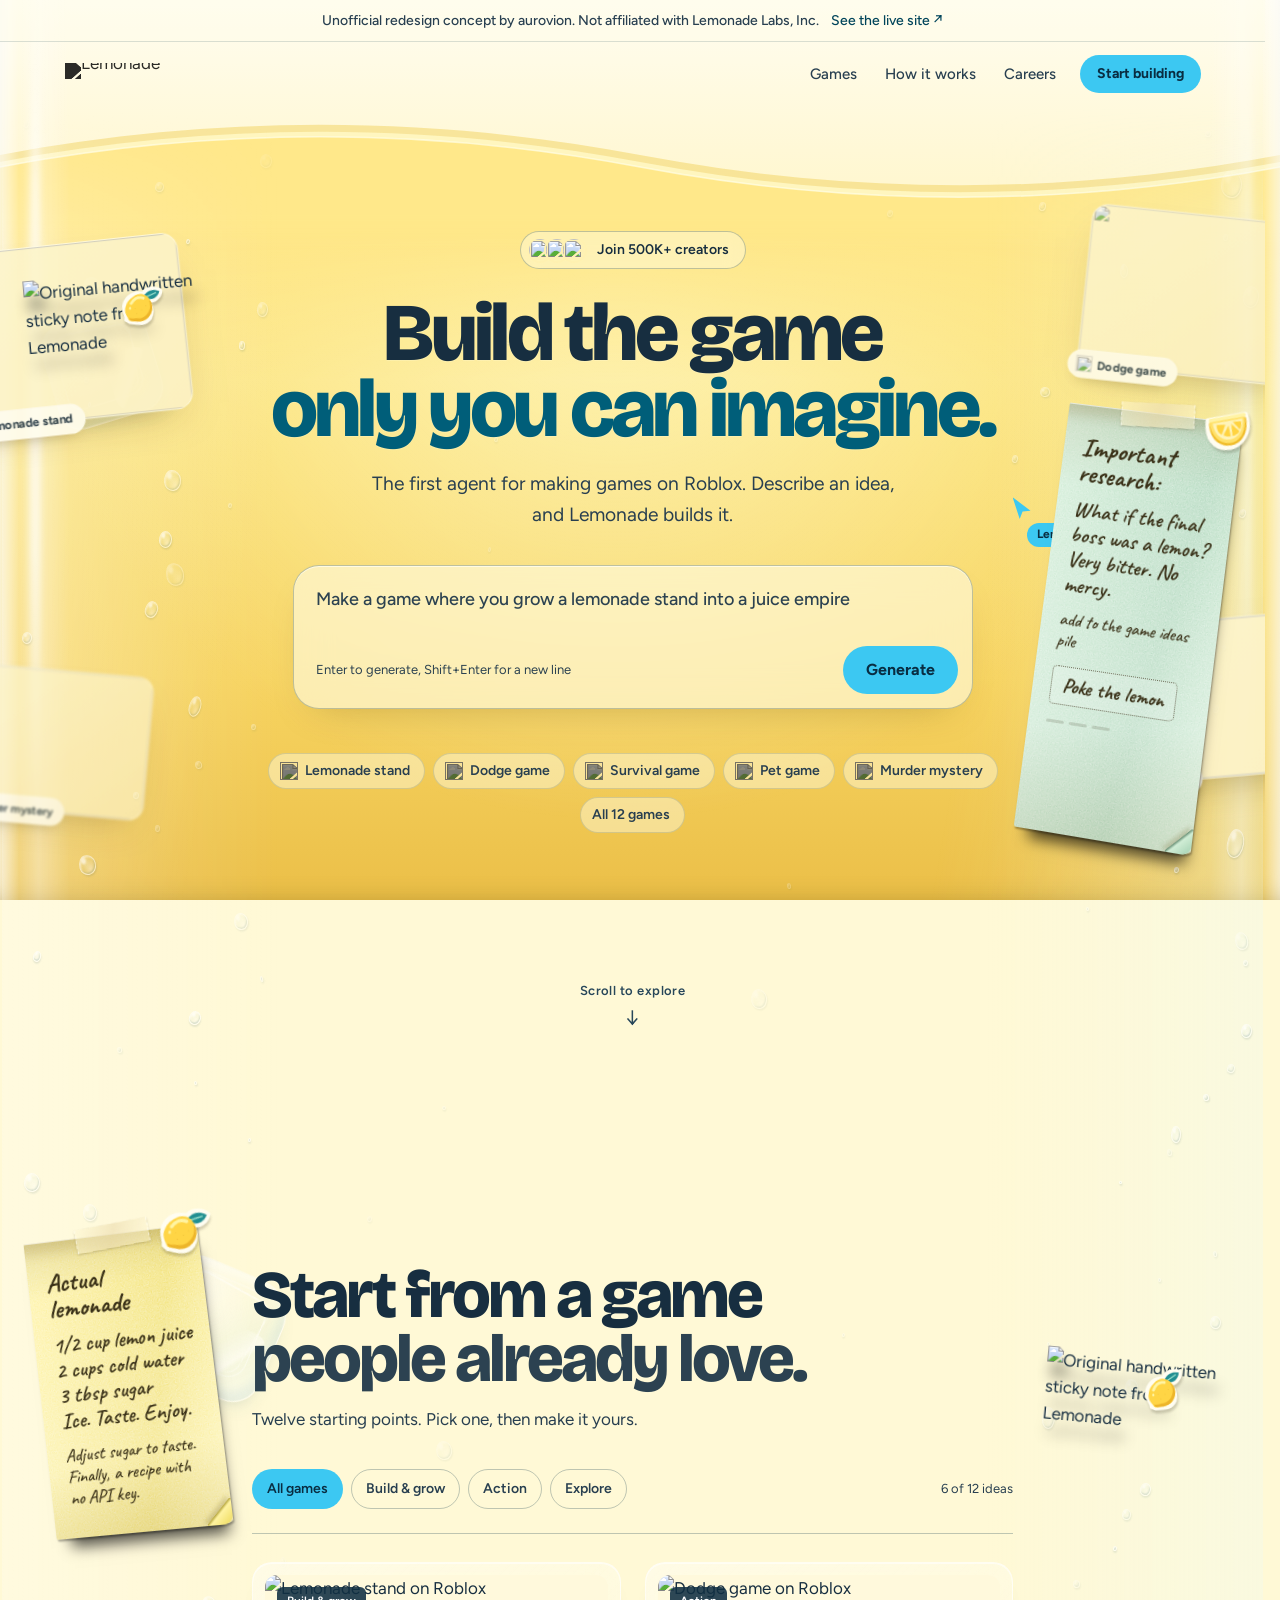
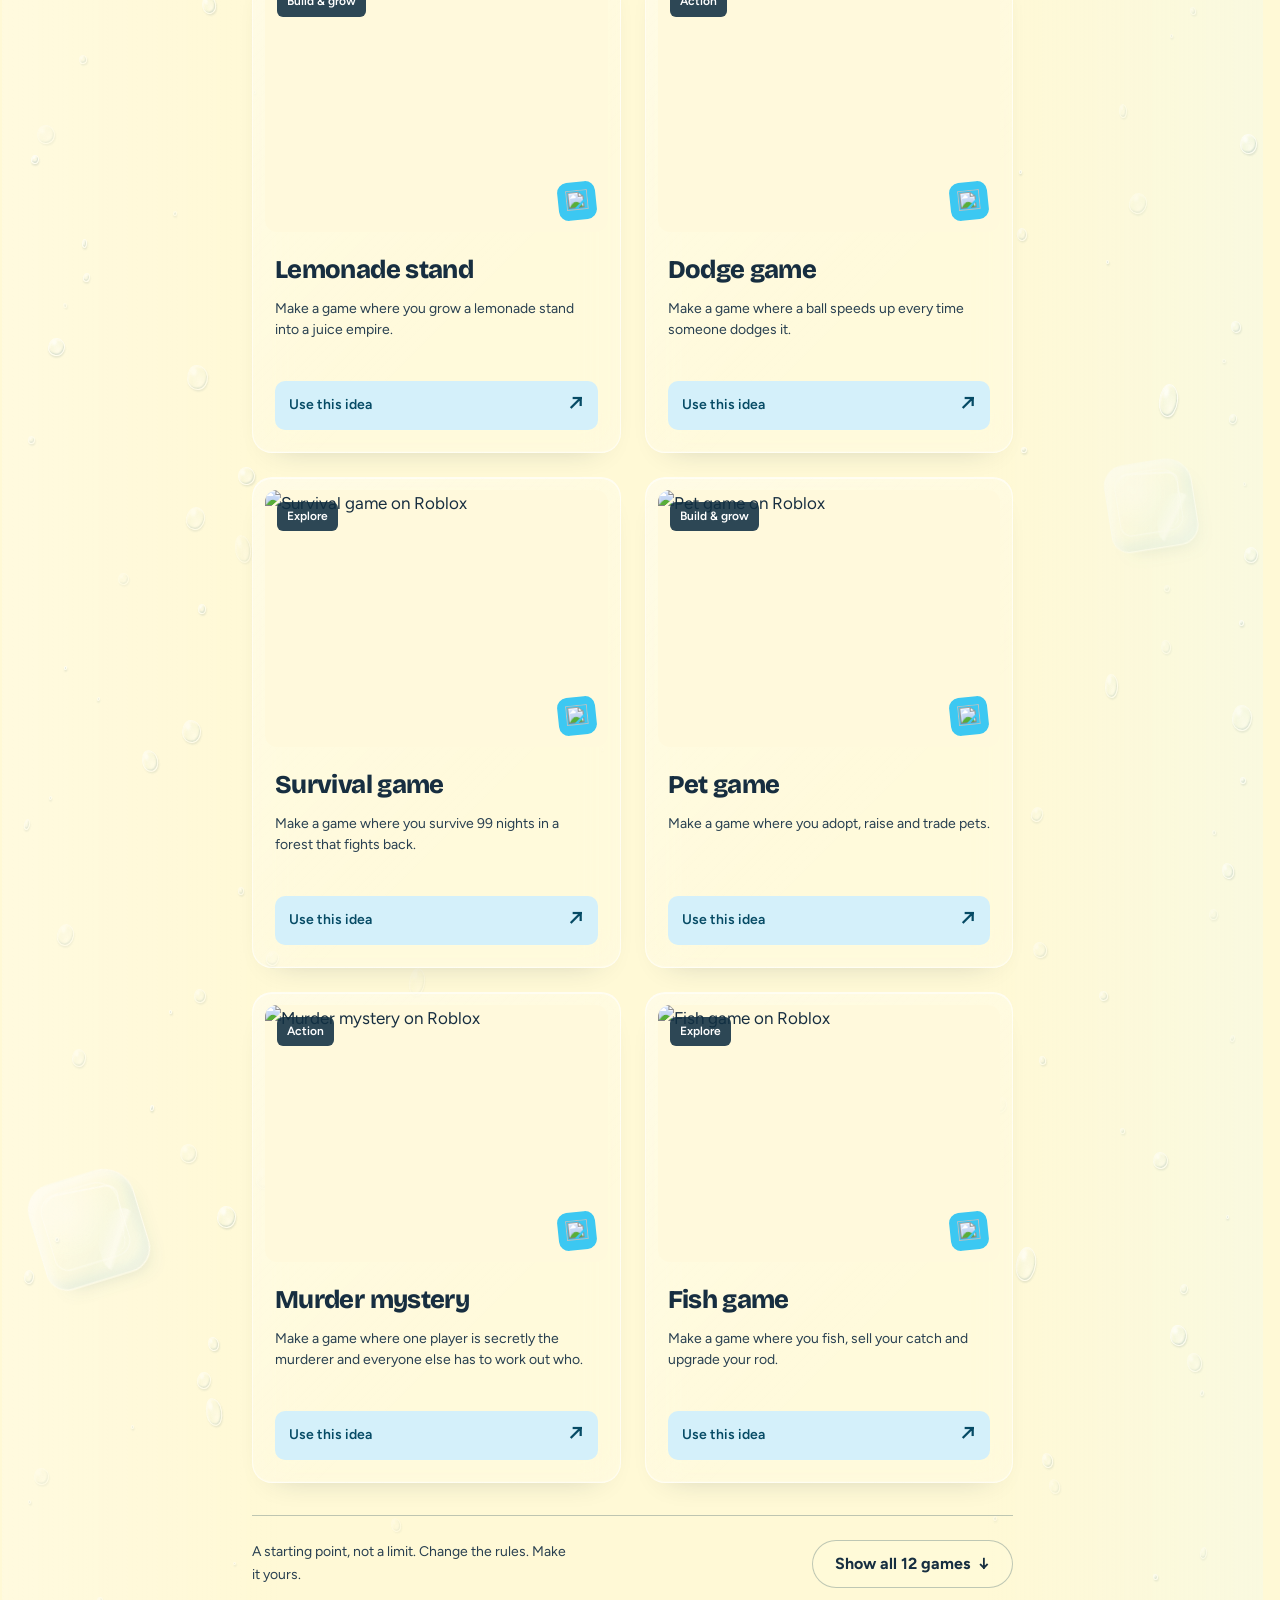
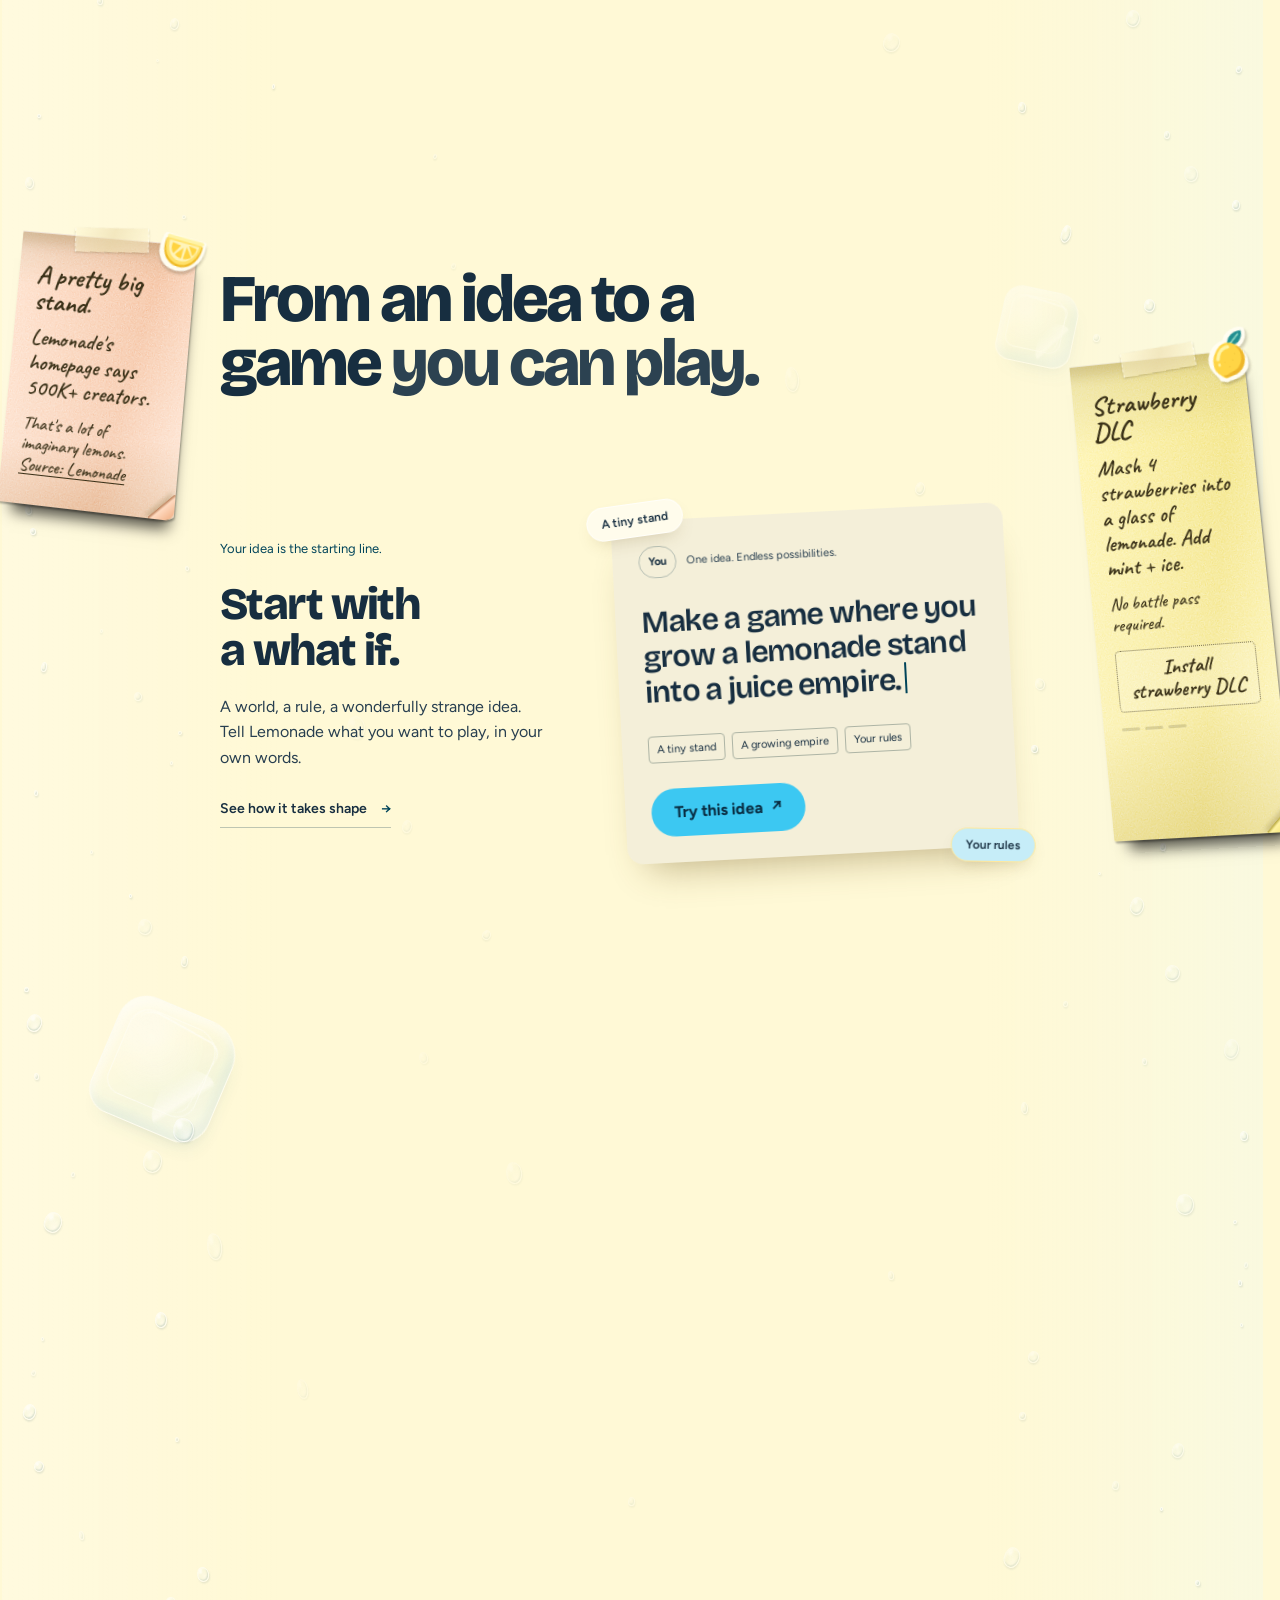
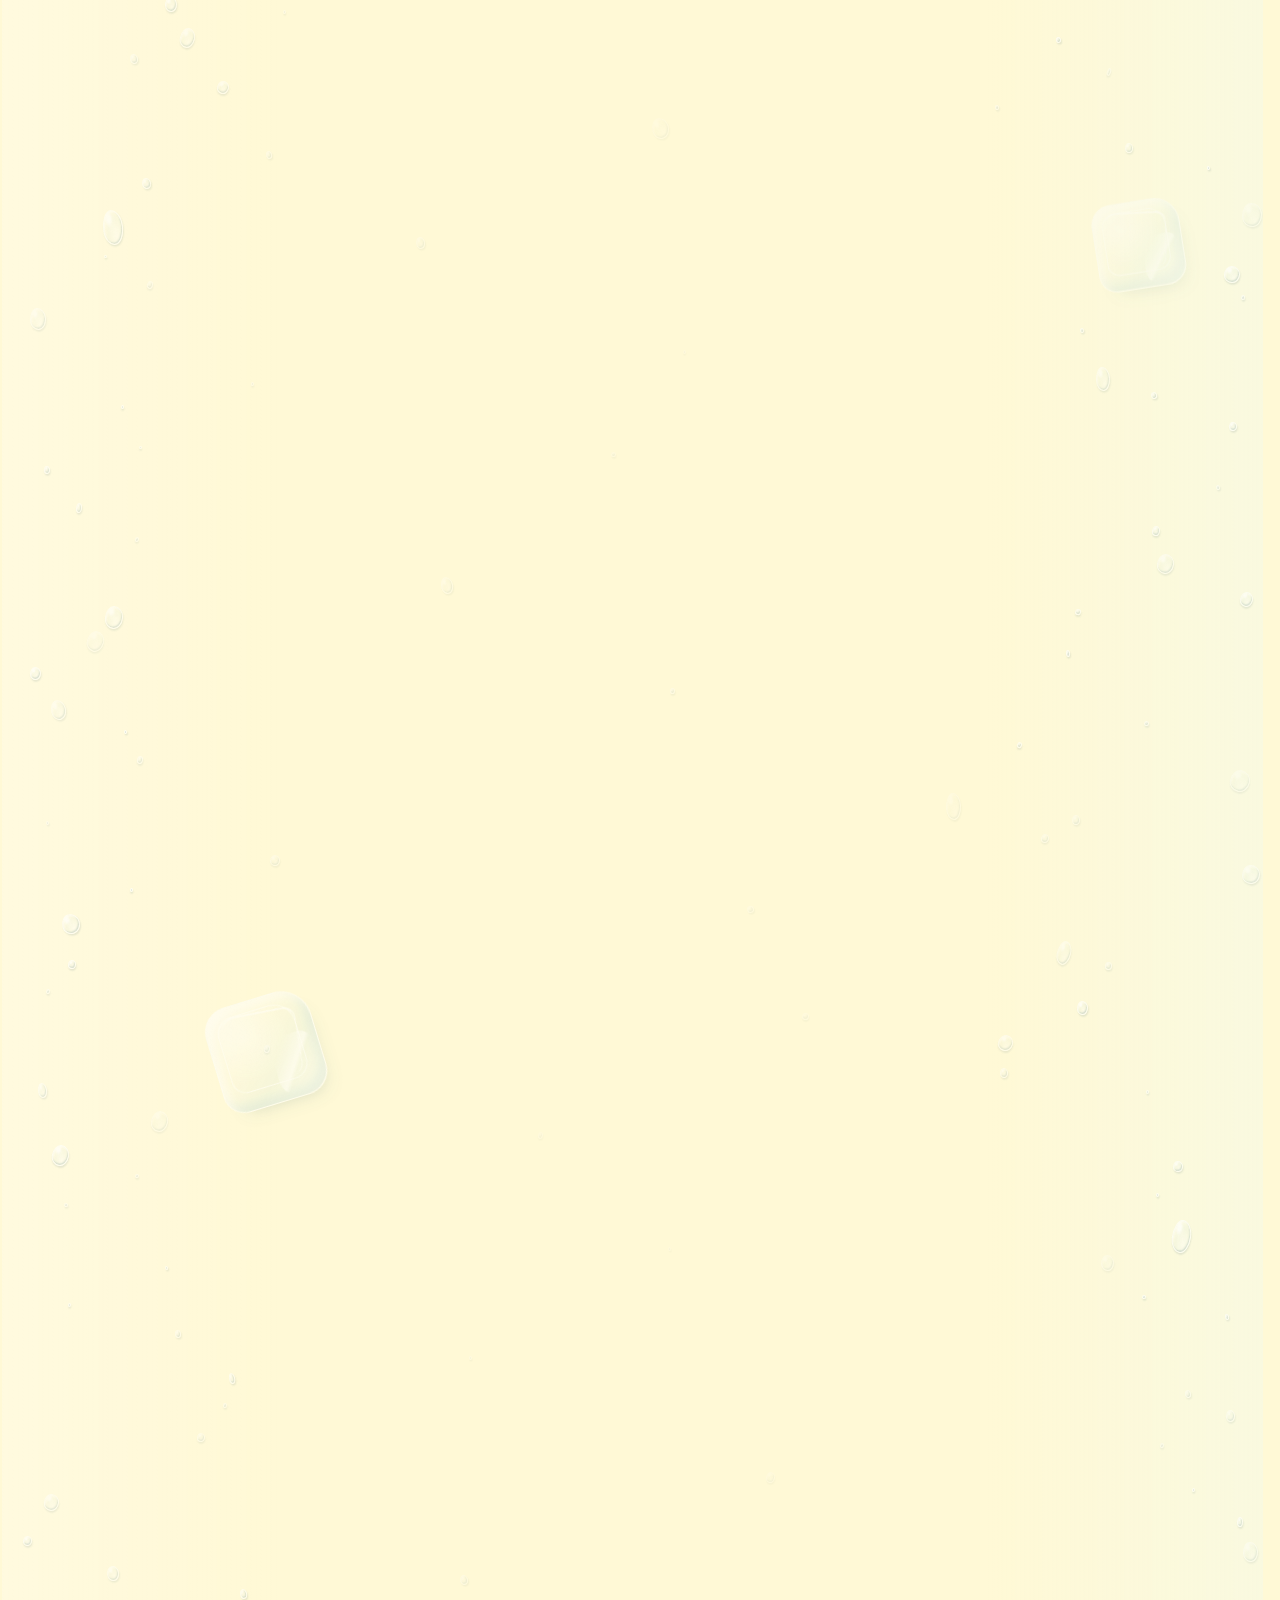
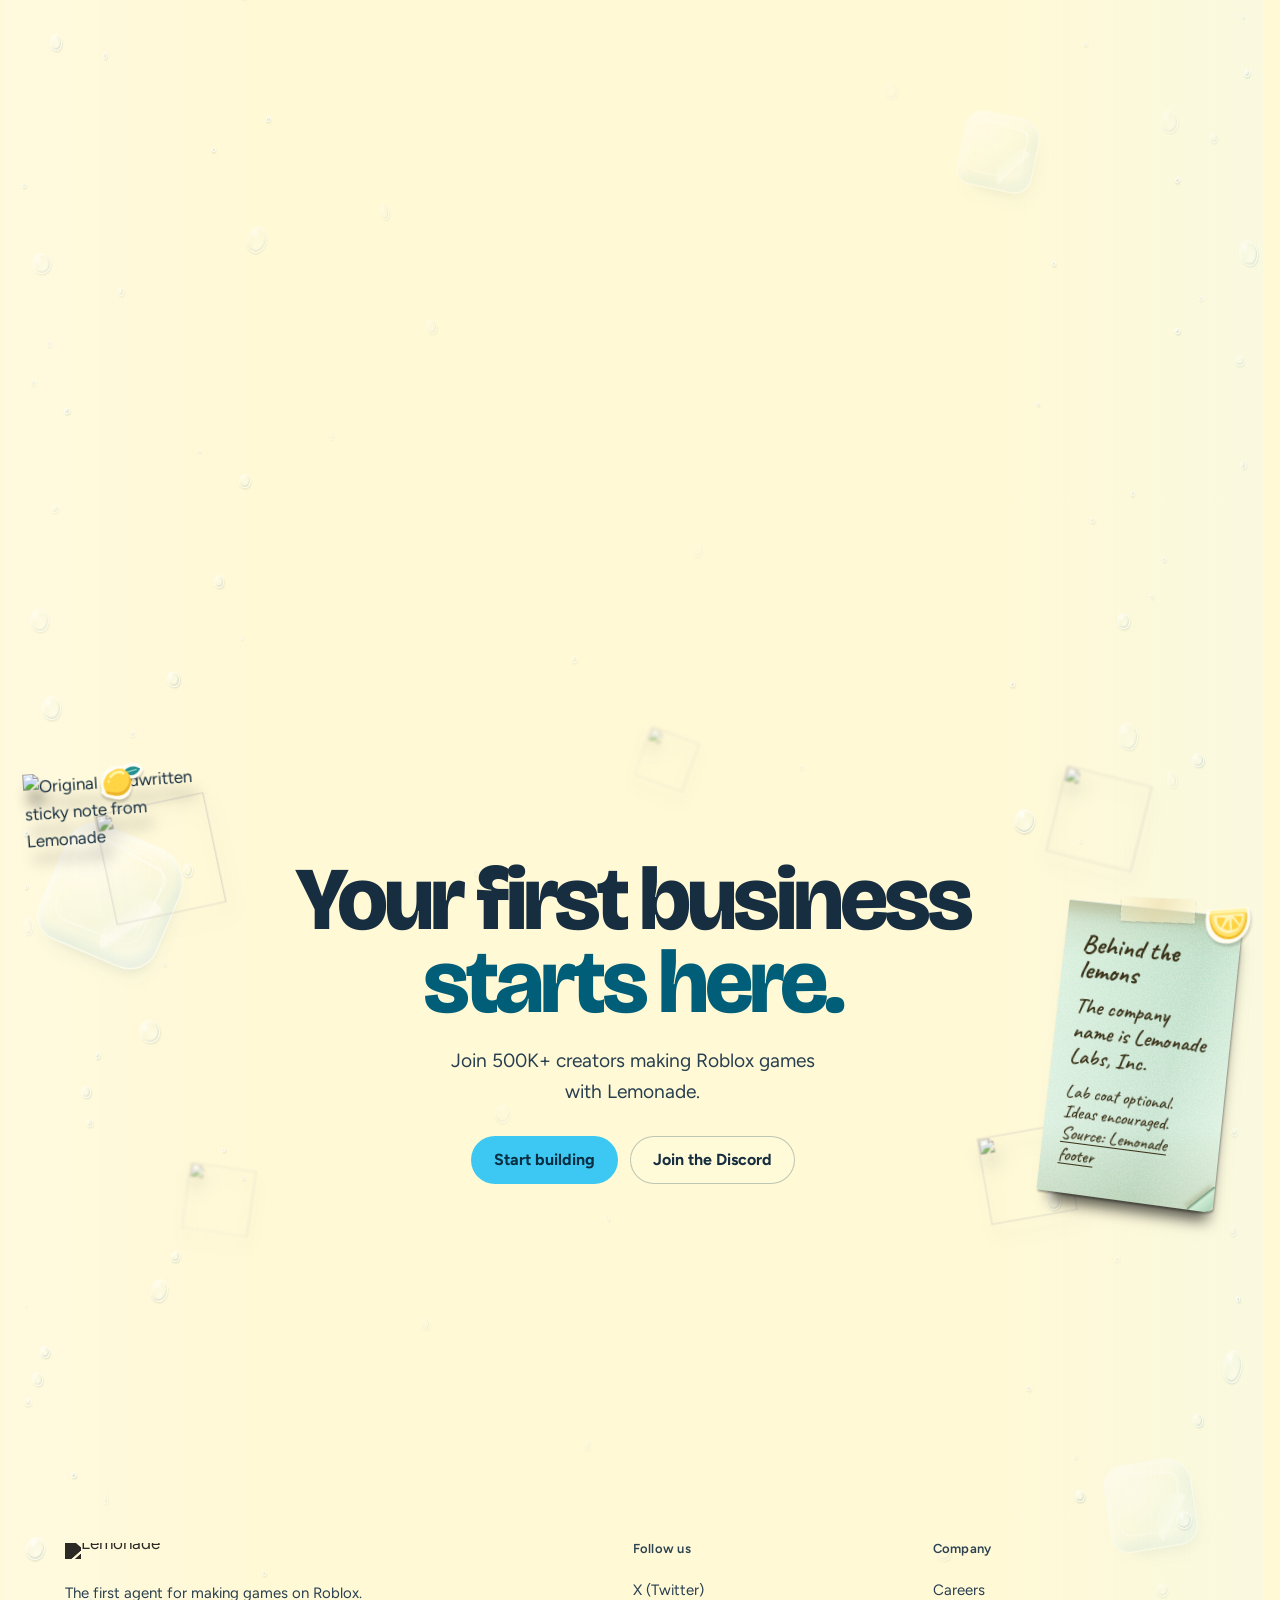
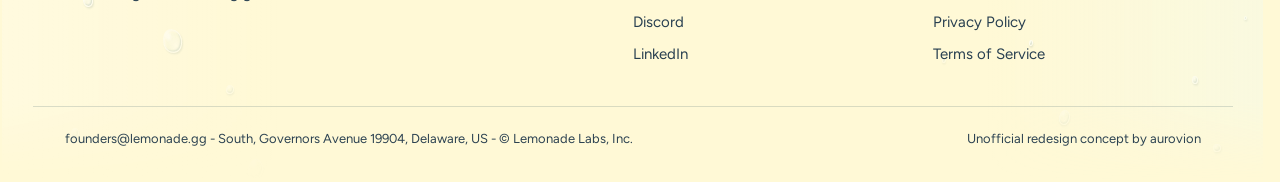
==== commit 7d8362d7: "Add files via upload" ====
--- a/main/index.html
+++ b/main/index.html
@@ -2,11 +2,6 @@
 <html lang="en" class="lemonade-theme main-page">
 <!--
 Lemonade glass experiment. Scope: background and the contrast of existing surfaces.
-THESIS: the viewport is a glass of lemonade; rising bubbles replace the night sky.
-OWN-WORLD: transparent lemon yellow, cyan accents and blue ink, refracted edges, a slow liquid surface.
-STORY: the original game-building and careers content and interactions stay in place.
-FIRST VIEWPORT: the existing centered hero sits beneath a full-width liquid meniscus.
-FORM: user-selected background experiment; existing page composition is retained.
 -->
 <head>
 <meta charset="utf-8">
@@ -112,7 +107,7 @@
       <a class="scroll-cue" href="#templates">Scroll to explore<span aria-hidden="true">&#8595;</span></a>
     </div>
     <div class="agent" aria-hidden="true"><i></i><span>Lemonade</span></div>
-<div class="note-scatter hero-notes" id="hero-notes" aria-label="Notes from the idea desk"><details class="note-pocket"><summary>A note from Lemonade</summary><figure class="sticky sticky-original" style="--tilt:-5deg"><img src="https://lemonade.gg/_next/image?url=%2Fvisuals%2FNote%25202.webp&w=640&q=75" alt="Original handwritten sticky note from Lemonade" width="384" height="330" loading="lazy"></figure></details><details class="note-pocket"><summary>Important research:</summary><aside class="sticky sticky-paper sticky-mint" style="--tilt:7deg"><strong>Important research:</strong><p>What if the final boss was a lemon?<br>Very bitter. No mercy.</p><small>add to the game ideas pile</small><button class="egg-button" type="button" data-egg="boss">Poke the lemon</button><output class="egg-result" aria-live="polite"></output></aside></details></div>
+<div class="note-scatter hero-notes" id="hero-notes" aria-label="Notes from the idea desk"><details class="note-pocket"><summary>A note from Lemonade</summary><figure class="sticky sticky-original" style="--tilt:-5deg;--sticker-x:60%;--sticker-y:20%"><img class="note-sticker" src="../assets/stickers/lemon.svg" alt="" aria-hidden="true" width="56" height="56" loading="lazy" decoding="async" style="--sticker-turn:12deg"><img src="https://lemonade.gg/_next/image?url=%2Fvisuals%2FNote%25202.webp&w=640&q=75" alt="Original handwritten sticky note from Lemonade" width="384" height="330" loading="lazy"></figure></details><details class="note-pocket"><summary>Important research:</summary><aside class="sticky sticky-paper sticky-mint" style="--tilt:7deg"><img class="note-sticker" src="../assets/stickers/lemon-slice.svg" alt="" aria-hidden="true" width="56" height="56" loading="lazy" decoding="async" style="--sticker-turn:-16deg"><strong>Important research:</strong><p>What if the final boss was a lemon?<br>Very bitter. No mercy.</p><small>add to the game ideas pile</small><button class="egg-button" type="button" data-egg="boss">Poke the lemon</button><output class="egg-result" aria-live="polite"></output></aside></details></div>
   </section>
 
   <section class="section" id="templates">
@@ -135,7 +130,7 @@
       <div class="game-grid" id="game-grid"></div>
       <div class="library-bottom"><p>A starting point, not a limit. Change the rules. Make it yours.</p><button class="btn btn-ghost" type="button" id="show-games" aria-expanded="false" aria-controls="game-grid">Show all 12 games <span aria-hidden="true">&#8595;</span></button></div>
     </div>
-<div class="note-scatter wrap" aria-label="A recipe and a note from Lemonade"><details class="note-pocket"><summary>Actual lemonade</summary><aside class="sticky sticky-paper" style="--tilt:-7deg"><strong>Actual lemonade</strong><p data-pink-recipe="1/2 cup lemon juice&#10;1 3/4 cups cold water&#10;1/4 cup cranberry juice&#10;3 tbsp sugar + ice.">1/2 cup lemon juice<br>2 cups cold water<br>3 tbsp sugar<br>Ice. Stir. Taste.</p><small data-pink-recipe="Stir. Taste. Adjust sugar.&#10;The berry good remix.">Adjust sugar to taste.<br>Finally, a recipe with no API key.</small><button class="egg-button" type="button" data-egg="mix">Stir the lemonade</button><output class="egg-result" aria-live="polite"></output></aside></details><details class="note-pocket"><summary>A note from Lemonade</summary><figure class="sticky sticky-original" style="--tilt:5deg"><img src="https://lemonade.gg/_next/image?url=%2Fvisuals%2FNote%25201.webp&w=640&q=75" alt="Original handwritten sticky note from Lemonade" width="384" height="335" loading="lazy"></figure></details></div>
+<div class="note-scatter wrap" aria-label="A recipe and a note from Lemonade"><details class="note-pocket"><summary>Actual lemonade</summary><aside class="sticky sticky-paper" style="--tilt:-7deg"><img class="note-sticker" src="../assets/stickers/lemon.svg" alt="" aria-hidden="true" width="56" height="56" loading="lazy" decoding="async" style="--sticker-turn:19deg"><strong>Actual lemonade</strong><p data-pink-recipe="1/2 cup lemon juice&#10;1 3/4 cups cold water&#10;1/4 cup cranberry juice&#10;3 tbsp sugar + ice.">1/2 cup lemon juice<br>2 cups cold water<br>3 tbsp sugar<br>Ice. Taste. Enjoy.</p><small data-pink-recipe="Taste. Adjust sugar.&#10;The berry good remix.">Adjust sugar to taste.<br>Finally, a recipe with no API key.</small></aside></details><details class="note-pocket"><summary>A note from Lemonade</summary><figure class="sticky sticky-original" style="--tilt:5deg;--sticker-x:61%;--sticker-y:20%"><img class="note-sticker" src="../assets/stickers/lemon.svg" alt="" aria-hidden="true" width="56" height="56" loading="lazy" decoding="async" style="--sticker-turn:-9deg"><img src="https://lemonade.gg/_next/image?url=%2Fvisuals%2FNote%25201.webp&w=640&q=75" alt="Original handwritten sticky note from Lemonade" width="384" height="335" loading="lazy"></figure></details></div>
   </section>
 
   <section class="section wrap" id="how">
@@ -165,8 +160,8 @@
     </div>
     </div>
 <div class="note-scatter wrap" aria-label="Lemonade facts and a drink upgrade">
-    <details class="note-pocket"><summary>A pretty big stand.</summary><aside class="sticky sticky-paper sticky-peach" style="--tilt:5deg"><strong>A pretty big stand.</strong><p>Lemonade's homepage says 500K+ creators.</p><small>That's a lot of imaginary lemons.<br><a href="https://lemonade.gg" target="_blank" rel="noopener">Source: Lemonade</a></small></aside></details>
-    <details class="note-pocket"><summary>Strawberry DLC</summary><aside class="sticky sticky-paper" style="--tilt:-6deg"><strong>Strawberry DLC</strong><p>Mash 4 strawberries into a glass of lemonade. Add mint + ice.</p><small>No battle pass required.</small><button class="egg-button" type="button" data-egg="berry">Install strawberry DLC</button><output class="egg-result" aria-live="polite"></output></aside></details>
+    <details class="note-pocket"><summary>A pretty big stand.</summary><aside class="sticky sticky-paper sticky-peach" style="--tilt:5deg"><img class="note-sticker" src="../assets/stickers/lemon-slice.svg" alt="" aria-hidden="true" width="56" height="56" loading="lazy" decoding="async" style="--sticker-turn:12deg"><strong>A pretty big stand.</strong><p>Lemonade's homepage says 500K+ creators.</p><small>That's a lot of imaginary lemons.<br><a href="https://lemonade.gg" target="_blank" rel="noopener">Source: Lemonade</a></small></aside></details>
+    <details class="note-pocket"><summary>Strawberry DLC</summary><aside class="sticky sticky-paper" style="--tilt:-6deg"><img class="note-sticker" src="../assets/stickers/lemon.svg" alt="" aria-hidden="true" width="56" height="56" loading="lazy" decoding="async" style="--sticker-turn:-16deg"><strong>Strawberry DLC</strong><p>Mash 4 strawberries into a glass of lemonade. Add mint + ice.</p><small>No battle pass required.</small><button class="egg-button" type="button" data-egg="berry">Install strawberry DLC</button><output class="egg-result" aria-live="polite"></output></aside></details>
   </div>
   </section>
 
@@ -174,11 +169,11 @@
   <section class="finale" id="community">
     
     <div class="gems" aria-hidden="true">
-      <img class="g1" src="https://lemonade.gg/_next/image?url=%2Fvisuals%2Fgems%2F1.webp&w=256&q=75" alt="" loading="lazy">
-      <img class="g2" src="https://lemonade.gg/_next/image?url=%2Fvisuals%2Fgems%2F6.webp&w=256&q=75" alt="" loading="lazy">
-      <img class="g3" src="https://lemonade.gg/_next/image?url=%2Fvisuals%2Fgems%2F2.webp&w=128&q=75" alt="" loading="lazy">
-      <img class="g4" src="https://lemonade.gg/_next/image?url=%2Fvisuals%2Fgems%2F5.webp&w=128&q=75" alt="" loading="lazy">
-      <img class="g5" src="https://lemonade.gg/_next/image?url=%2Fvisuals%2Fgems%2F4.webp&w=128&q=75" alt="" loading="lazy">
+      <span class="coin g1" data-depth="1.3"><span class="coin-visual"><img src="https://lemonade.gg/_next/image?url=%2Fvisuals%2Fgems%2F1.webp&w=256&q=75" alt="" loading="lazy"></span></span>
+      <span class="coin g2" data-depth="0.6"><span class="coin-visual"><img src="https://lemonade.gg/_next/image?url=%2Fvisuals%2Fgems%2F6.webp&w=256&q=75" alt="" loading="lazy"></span></span>
+      <span class="coin g3" data-depth="0.45"><span class="coin-visual"><img src="https://lemonade.gg/_next/image?url=%2Fvisuals%2Fgems%2F2.webp&w=128&q=75" alt="" loading="lazy"></span></span>
+      <span class="coin g4" data-depth="1.05"><span class="coin-visual"><img src="https://lemonade.gg/_next/image?url=%2Fvisuals%2Fgems%2F5.webp&w=128&q=75" alt="" loading="lazy"></span></span>
+      <span class="coin g5" data-depth="0.3"><span class="coin-visual"><img src="https://lemonade.gg/_next/image?url=%2Fvisuals%2Fgems%2F4.webp&w=128&q=75" alt="" loading="lazy"></span></span>
     </div>
     <div class="wrap finale-inner reveal">
       <h2>Your first business <span>starts here.</span></h2>
@@ -188,7 +183,7 @@
         <a class="btn btn-ghost" href="https://discord.gg/7btEPHUF4S" target="_blank" rel="noopener">Join the Discord</a>
       </div>
     </div>
-<div class="note-scatter wrap finale-notes" aria-label="One last pair of desk notes"><details class="note-pocket"><summary>A note from Lemonade</summary><figure class="sticky sticky-original" style="--tilt:-4deg"><img src="https://lemonade.gg/_next/image?url=%2Fvisuals%2FNote%25203.webp&w=640&q=75" alt="Original handwritten sticky note from Lemonade" width="384" height="384" loading="lazy"></figure></details><details class="note-pocket"><summary>Behind the lemons</summary><aside class="sticky sticky-paper sticky-mint" style="--tilt:6deg"><strong>Behind the lemons</strong><p>The company name is Lemonade Labs, Inc.</p><small>Lab coat optional. Ideas encouraged.<br><a href="https://lemonade.gg" target="_blank" rel="noopener">Source: Lemonade footer</a></small></aside></details></div>
+<div class="note-scatter wrap finale-notes" aria-label="One last pair of desk notes"><details class="note-pocket"><summary>A note from Lemonade</summary><figure class="sticky sticky-original" style="--tilt:-4deg;--sticker-x:50%;--sticker-y:6%"><img class="note-sticker" src="../assets/stickers/lemon.svg" alt="" aria-hidden="true" width="56" height="56" loading="lazy" decoding="async" style="--sticker-turn:19deg"><img src="https://lemonade.gg/_next/image?url=%2Fvisuals%2FNote%25203.webp&w=640&q=75" alt="Original handwritten sticky note from Lemonade" width="384" height="384" loading="lazy"></figure></details><details class="note-pocket"><summary>Behind the lemons</summary><aside class="sticky sticky-paper sticky-mint" style="--tilt:6deg"><img class="note-sticker" src="../assets/stickers/lemon-slice.svg" alt="" aria-hidden="true" width="56" height="56" loading="lazy" decoding="async" style="--sticker-turn:-9deg"><strong>Behind the lemons</strong><p>The company name is Lemonade Labs, Inc.</p><small>Lab coat optional. Ideas encouraged.<br><a href="https://lemonade.gg" target="_blank" rel="noopener">Source: Lemonade footer</a></small></aside></details></div>
   </section>
 </main>
 
--- a/main/styles.css
+++ b/main/styles.css
@@ -13,7 +13,7 @@
     --lemon: #ffd84d;
     --lemon-hover: #ffe27a;
     --lemon-ink: #1a1400;
-    --aqua: #3cc8f2;
+    --aqua: #3ad0fd;
     --display: "Bricolage Grotesque", "Arial Black", system-ui, sans-serif;
     --ui: "Figtree", system-ui, -apple-system, "Segoe UI", sans-serif;
     --ease: cubic-bezier(.16, 1, .3, 1);
--- a/glass.css
+++ b/glass.css
@@ -308,3 +308,151 @@
 
 /* A carried-over drink appears settled immediately on the destination page. */
 .restoring-glass .liquid-body::after, .restoring-glass .liquid-surface svg, .restoring-glass .glass-air, .restoring-glass .surface-fill, .restoring-glass .nav, .restoring-glass .concept-bar, .restoring-glass .tile-card::after { transition: none; }
+
+/* Careers opening: an invitation to build, with real links to every opening. */
+.lemonade-theme.careers-page .hero { padding-bottom: 0; }
+.lemonade-theme.careers-page .hero-inner.career-opening { max-width: 1344px; min-height: calc(100svh - var(--opening-offset, 104px)); display: grid; grid-template-columns: minmax(0, 1.28fr) minmax(310px, .82fr); gap: clamp(32px, 5vw, 84px); align-items: center; align-content: center; justify-items: stretch; padding: clamp(78px, 10vh, 140px) clamp(24px, 4vw, 64px) 104px; text-align: left; pointer-events: auto; }
+.career-intro { min-width: 0; }
+.lemonade-theme.careers-page .career-intro h1 { font-size: clamp(3.3rem, 5.6vw, 5.3rem); line-height: .98; letter-spacing: -.035em; margin-top: 24px; }
+.career-intro .lede { max-width: 39ch; }
+.lemonade-theme.careers-page .career-intro .actions { justify-content: flex-start; margin-top: 28px; }
+.career-opening-note { font-size: 14px; margin-top: 22px; color: var(--muted); }
+.career-invitation { position: relative; isolation: isolate; margin: 12px 8px; }
+.career-invitation::before { content: ''; position: absolute; inset: 8px -9px -12px 6px; background: rgb(255 255 255 / .28); border-radius: 16px; transform: rotate(5deg); box-shadow: 5px 18px 24px -16px rgb(23 46 64 / .25); }
+.invitation-sheet { position: relative; padding: clamp(22px, 2.5vw, 34px); border-radius: 16px; background: rgb(255 255 255 / .46); backdrop-filter: blur(18px) saturate(115%); -webkit-backdrop-filter: blur(18px) saturate(115%); box-shadow: inset 0 1px 0 rgb(255 255 255 / .82), 8px 25px 40px -24px rgb(23 46 64 / .4); rotate: -3deg; }
+.invitation-heading { display: flex; align-items: center; justify-content: space-between; gap: 12px; font-size: 13px; font-weight: 650; color: var(--aqua); }
+.invitation-heading > :last-child { font-size: 24px; }
+.careers-page .invitation-sheet h2 { margin-block: 24px 28px; font-size: clamp(2rem, 3.3vw, 2.8rem); line-height: 1.03; letter-spacing: -.03em; }
+.invitation-sheet h2 span { color: var(--aqua); }
+.invitation-roles { display: grid; }
+.invitation-roles a { display: flex; justify-content: space-between; align-items: center; gap: 14px; padding: 14px 0; border-top: 1px solid var(--line); transition: color .18s ease; }
+.invitation-roles a > :last-child { color: var(--aqua); font-size: 20px; transition: transform .2s var(--ease); }
+.invitation-roles strong, .invitation-roles small { display: block; }
+.invitation-roles strong { font-size: 16px; font-weight: 650; line-height: 1.3; }
+.invitation-roles small { font-size: 13px; color: var(--muted); margin-top: 3px; }
+.invitation-roles a:hover, .invitation-roles a:focus-visible { color: var(--aqua); }
+.invitation-roles a:hover > :last-child { transform: translate(2px, -2px); }
+.invitation-footer { display: flex; align-items: center; justify-content: space-between; gap: 12px; margin-top: 14px; font-size: 13px; font-weight: 600; color: var(--aqua); text-decoration: underline; text-underline-offset: 4px; }
+@media (prefers-reduced-motion: no-preference) {
+  .career-invitation .invitation-sheet { animation: invitation-float 7s ease-in-out infinite alternate; animation-play-state: paused; }
+  .hero.is-in-view .invitation-sheet { animation-play-state: running; }
+  .career-invitation:hover .invitation-sheet, .career-invitation:focus-within .invitation-sheet, .scene-paused .career-invitation .invitation-sheet { animation-play-state: paused; }
+}
+@keyframes invitation-float { from { translate: 0 3px; } to { translate: 0 -5px; } }
+/* Names are readable without images or animation; monograms do not impersonate portraits. */
+.team-heading { display: grid; grid-template-columns: 1.2fr .8fr; gap: 40px; align-items: end; }
+.team-heading .section-lede { margin: 0; max-width: 34ch; }
+.careers-page .team-heading h2 { font-size: clamp(2.5rem, 4.6vw, 4rem); letter-spacing: -.035em; }
+.team-roster { display: grid; grid-template-columns: repeat(3, minmax(0, 1fr)); gap: clamp(20px, 3vw, 36px); margin-top: 52px; }
+.team-person { min-width: 0; }
+.team-monogram { position: relative; display: grid; place-items: center; aspect-ratio: 1.28; overflow: hidden; border-radius: 16px; background: rgb(255 255 255 / .24); box-shadow: inset 0 2px 2px rgb(255 255 255 / .8), inset 0 -8px 16px rgb(255 255 255 / .16), 4px 16px 26px -22px rgb(23 46 64 / .32); }
+.team-monogram::before { content: ''; position: absolute; inset: 10%; border: 1px solid rgb(255 255 255 / .7); border-radius: 50%; transform: rotate(-26deg) scaleX(1.15); }
+.team-monogram::after { content: ''; position: absolute; width: 42%; height: 140%; right: 4%; top: -20%; background: linear-gradient(90deg, transparent, rgb(255 255 255 / .5), transparent); transform: rotate(25deg); }
+.team-monogram span { font: 800 clamp(3.6rem, 7vw, 6rem)/1 var(--display); letter-spacing: -.04em; color: #005e79; text-shadow: 0 2px 0 rgb(255 255 255 / .6); }
+.team-person:nth-child(2) .team-monogram { background-color: rgb(60 200 242 / .2); }
+.team-person:nth-child(3) .team-monogram { background-color: rgb(255 255 255 / .4); }
+.team-person-copy { padding: 22px 2px 0; }
+.team-person h3 { font-size: clamp(1.35rem, 2.1vw, 1.8rem); letter-spacing: -.025em; }
+.team-person a { display: inline-flex; gap: 14px; align-items: center; padding-block: 8px; color: var(--aqua); font-size: 15px; text-decoration: underline; text-underline-offset: 4px; }
+.team-next { display: flex; justify-content: space-between; align-items: center; gap: 24px; margin-top: 42px; padding-top: 26px; border-top: 1px solid var(--line); }
+.team-next p { max-width: 48ch; color: var(--muted); }
+@supports not ((backdrop-filter: blur(1px)) or (-webkit-backdrop-filter: blur(1px))) { .invitation-sheet { background: rgb(255 255 255 / .8); } }
+@media (max-width: 900px) {
+  .lemonade-theme.careers-page .hero-inner.career-opening { grid-template-columns: minmax(0, 1fr); max-width: 700px; gap: 40px; padding-top: 72px; padding-bottom: 88px; }
+  .career-intro { text-align: center; }
+  .career-intro .lede { margin-inline: auto; }
+  .lemonade-theme.careers-page .career-intro .actions { justify-content: center; }
+  .career-invitation { width: min(440px, 100%); margin: 0 auto; }
+  .invitation-sheet { rotate: -1.5deg; }
+  .careers-page .invitation-sheet h2 { font-size: 2rem; margin-block: 18px; }
+  .team-heading { grid-template-columns: 1fr; gap: 22px; }
+  .team-heading .section-lede { max-width: 50ch; }
+}
+@media (max-width: 580px) {
+  .lemonade-theme.careers-page .hero-inner.career-opening { padding-inline: 20px; }
+  .lemonade-theme.careers-page .career-intro h1 { font-size: clamp(2.7rem, 10vw, 3.6rem); }
+  .career-intro .badge { height: auto; min-height: 36px; font-size: 13px; padding: 7px 12px; }
+  .team-roster { grid-template-columns: 1fr; gap: 28px; margin-top: 34px; }
+  .team-person { display: grid; grid-template-columns: 112px minmax(0, 1fr); gap: 20px; align-items: center; }
+  .team-monogram { aspect-ratio: 1; }
+  .team-monogram span { font-size: 2.5rem; }
+  .team-person-copy { padding: 0; }
+  .team-person h3 { font-size: 1.25rem; }
+  .team-next { align-items: flex-start; flex-direction: column; }
+}
+/* Finale coins share the hero cards' submerged depth, with fixed hover areas. */
+.lemonade-theme .finale .gems { position: absolute; inset: 0; z-index: 0; pointer-events: none; }
+.lemonade-theme .finale .coin { position: absolute; width: var(--s); aspect-ratio: 1; perspective: 1000px; pointer-events: auto; --coin-z: -90px; --coin-blur: .55px; --coin-opacity: .86; }
+.lemonade-theme .finale .coin-visual { display: block; width: 100%; height: 100%; pointer-events: none; transform: translate3d(var(--px, 0px), var(--py, 0px), var(--coin-z)) rotate(var(--rot)); filter: blur(var(--coin-blur)) saturate(.82) sepia(.16) hue-rotate(0deg); opacity: var(--coin-opacity); transition: transform .5s var(--ease), filter .35s ease, opacity .35s ease; }
+.lemonade-theme .finale .coin img { position: static; display: block; width: 100%; height: 100%; object-fit: contain; transform: none; rotate: none; translate: none; animation: none; filter: drop-shadow(3px 14px 10px rgb(23 46 64 / .2)); pointer-events: none; }
+.lemonade-theme .finale .g1 { --s: 118px; --coin-z: -50px; --coin-blur: .3px; --coin-opacity: .92; }
+.lemonade-theme .finale .g2 { --s: 104px; --coin-z: -180px; --coin-blur: 1.1px; --coin-opacity: .76; }
+.lemonade-theme .finale .g3 { --s: 84px; --coin-z: -260px; --coin-blur: 1.65px; --coin-opacity: .62; }
+.lemonade-theme .finale .g4 { --s: 96px; --coin-z: -95px; --coin-blur: .55px; --coin-opacity: .86; }
+.lemonade-theme .finale .g5 { --s: 68px; --coin-z: -320px; --coin-blur: 2px; --coin-opacity: .54; }
+.lemonade-theme.pink-lemonade .finale .coin-visual { filter: blur(var(--coin-blur)) saturate(.82) sepia(.2) hue-rotate(-40deg); }
+.lemonade-theme.pink-mixing .finale .coin-visual { transition: transform .5s var(--ease), filter 6.8s ease, opacity .35s ease; }
+.lemonade-theme.pink-resetting .finale .coin-visual { transition: transform .5s var(--ease), filter 1.6s cubic-bezier(.22, 1, .36, 1), opacity .35s ease; }
+@media (prefers-reduced-motion: no-preference) {
+  .lemonade-theme .finale .coin-visual { animation: card-suspend 8s ease-in-out calc(var(--n, 0) * -1.3s) infinite alternate; animation-play-state: paused; }
+  .lemonade-theme .finale.is-in-view .coin-visual { animation-play-state: running; }
+  .lemonade-theme.scene-paused .finale .coin-visual { animation-play-state: paused; }
+}
+@media (hover: hover) and (pointer: fine) {
+  .lemonade-theme .finale .coin:hover { z-index: 1; }
+  .lemonade-theme .finale .coin:hover .coin-visual { transform: translate3d(0, 0, 0) rotate(var(--rot)); filter: none; opacity: 1; animation-play-state: paused; transition: transform .5s var(--ease), filter .25s ease, opacity .25s ease; }
+}
+@media (hover: none) {
+  .lemonade-theme .finale .coin .coin-visual { filter: none; opacity: .9; }
+}
+@media (max-width: 700px) {
+  .lemonade-theme .finale .g1 { --s: 68px; }
+  .lemonade-theme .finale .g2 { --s: 62px; }
+}
+@media (prefers-reduced-motion: reduce) {
+  .lemonade-theme .finale .coin-visual { animation: none !important; transition: none !important; transform: rotate(var(--rot)) !important; filter: none !important; opacity: .9; }
+  .invitation-roles a, .invitation-roles a > :last-child { transition: none; }
+}
+.restoring-glass .finale .coin-visual { transition: none; }
+/* Slightly irregular dotted outlines read like ink on the paper. */
+.lemonade-theme .sticky .egg-button { border: 1.5px dotted rgb(57 48 23 / .65); border-width: 1.5px 1.8px 1.7px 1.4px; border-radius: 6px 4px 8px 3px / 4px 7px 4px 8px; box-shadow: none; background: rgb(255 255 255 / .16); }
+.lemonade-theme .sticky .egg-button:hover { background: rgb(255 255 255 / .36); }
+.lemonade-theme .sticky .egg-button:active { background: rgb(255 255 255 / .48); }
+/* Die-cut stickers overlap the paper edge, leaving the written content clear. */
+.lemonade-theme .sticky > .note-sticker { position: absolute; z-index: 1; top: -23px; right: -15px; width: 56px; height: 56px; max-width: none; object-fit: contain; rotate: var(--sticker-turn, 12deg); filter: drop-shadow(1px 3px 1px rgb(57 48 23 / .21)); pointer-events: none; user-select: none; }
+/* These source images include large transparent margins: anchor to the visible paper. */
+.lemonade-theme .sticky-original > .note-sticker { top: var(--sticker-y, 20%); left: var(--sticker-x, 61%); right: auto; width: 24%; height: auto; aspect-ratio: 1; translate: -50% -50%; }
+@media (max-width: 580px) { .lemonade-theme .sticky-paper > .note-sticker { width: 48px; height: 48px; top: -20px; right: -9px; } }
+/* Exterior water beads: stronger at the edges, quiet behind the page content. */
+/* Document-attached: droplets pass naturally with the content as the visitor scrolls.
+   The 2px inset contains the small fizz shake without creating page overflow. */
+.glass-condensation { position: absolute; inset: var(--opening-offset, 104px) 2px 2px; z-index: -1; pointer-events: none; overflow: hidden; mask-image: linear-gradient(transparent, #000 140px, #000 calc(100% - 80px), transparent); -webkit-mask-image: linear-gradient(transparent, #000 140px, #000 calc(100% - 80px), transparent); }
+.glass-condensation::before { content: ''; position: absolute; inset: 0; background: linear-gradient(90deg, rgb(255 255 255 / .22), transparent 22% 78%, rgb(232 251 255 / .24)); }
+.dew-drop { position: absolute; left: var(--dew-x); top: var(--dew-y); width: var(--dew-size); height: var(--dew-height); opacity: var(--dew-opacity); rotate: var(--dew-angle); border: .7px solid rgb(255 255 255 / .74); border-radius: 46% 54% 48% 52% / 57% 48% 52% 43%; background: radial-gradient(ellipse at 31% 23%, rgb(255 255 255 / .95) 0 9%, rgb(255 255 255 / .15) 24%, transparent 42%), radial-gradient(ellipse at 64% 74%, rgb(255 255 255 / .54), rgb(172 219 229 / .1) 50%, transparent 72%); box-shadow: inset -.8px -1.5px 1.4px rgb(27 81 99 / .22), inset .8px 1.2px 1.6px rgb(255 255 255 / .78), .6px 1.7px 1.6px rgb(32 74 87 / .16); }
+@media (max-width: 760px) { .dew-drop:nth-child(3n) { display: none; } .glass-condensation { opacity: .75; } }
+/* Shake UI groups in phase with the glass, without replacing child hover, float,
+   reveal, or note-sway animations. The sticky navigation's outer box stays anchored. */
+@media (prefers-reduced-motion: no-preference) {
+  .fizz-active body { overflow-x: clip; }
+  .fizz-active :is(.glass-condensation, .bubble-field, .ice-offset, .surface-viewport, main > section, .nav > .wrap, .concept-bar > *, .footer) { animation: fizz-shiver 8s linear var(--fizz-shake-delay, 0ms) both; }
+  .scene-paused :is(.glass-condensation, .bubble-field, .ice-offset, .surface-viewport, main > section, .nav > .wrap, .concept-bar > *, .footer) { animation-play-state: paused; }
+}
+@keyframes fizz-shiver {
+  0%, 100% { translate: 0 0; }
+  3% { translate: .8px -.4px; }
+  5% { translate: -1.3px .6px; }
+  8% { translate: 1.2px .3px; }
+  11% { translate: -.9px -.5px; }
+  16% { translate: 1.1px .4px; }
+  20% { translate: -.8px .5px; }
+  25% { translate: 1.3px -.4px; }
+  31% { translate: -1.1px .3px; }
+  36% { translate: .9px -.5px; }
+  42% { translate: -.8px .4px; }
+  49% { translate: 1px -.3px; }
+  56% { translate: -.8px .3px; }
+  63% { translate: .7px -.3px; }
+  70% { translate: -.6px .2px; }
+  78% { translate: .5px -.2px; }
+  87% { translate: -.3px .1px; }
+}
